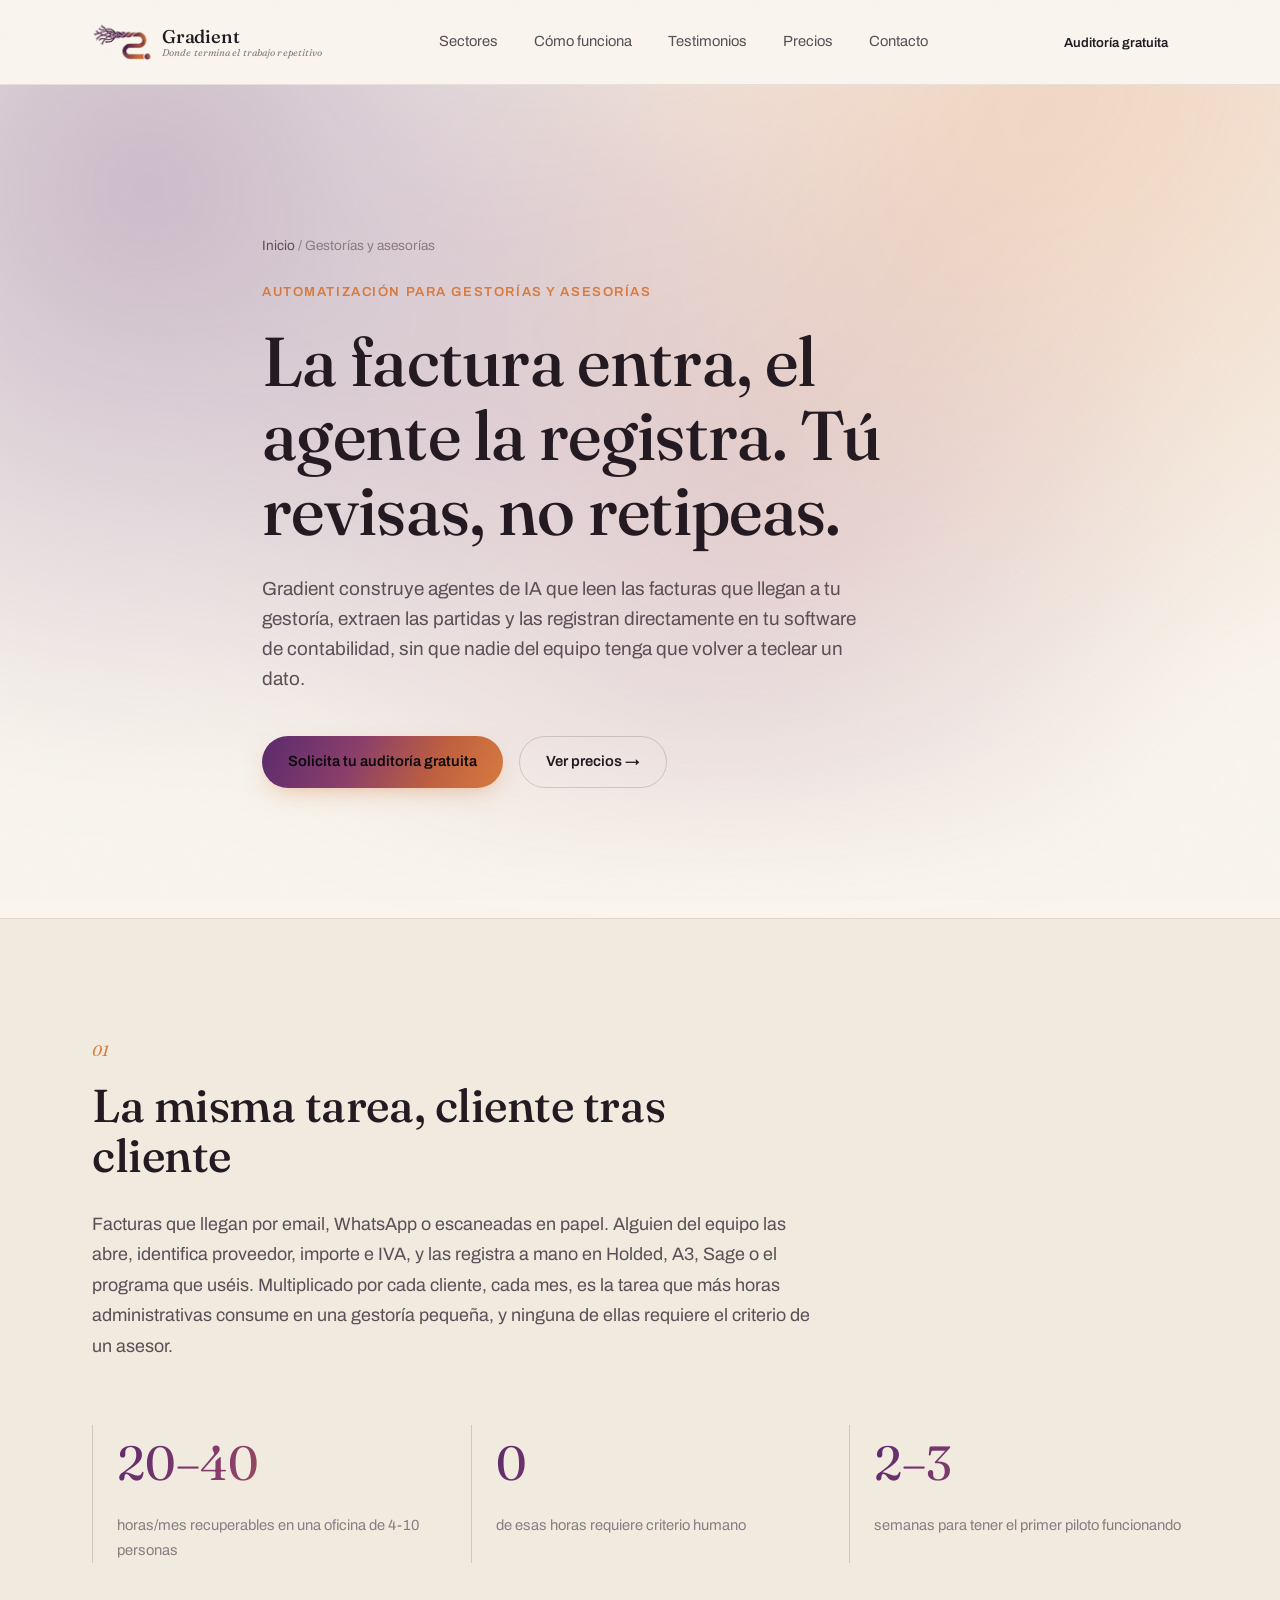
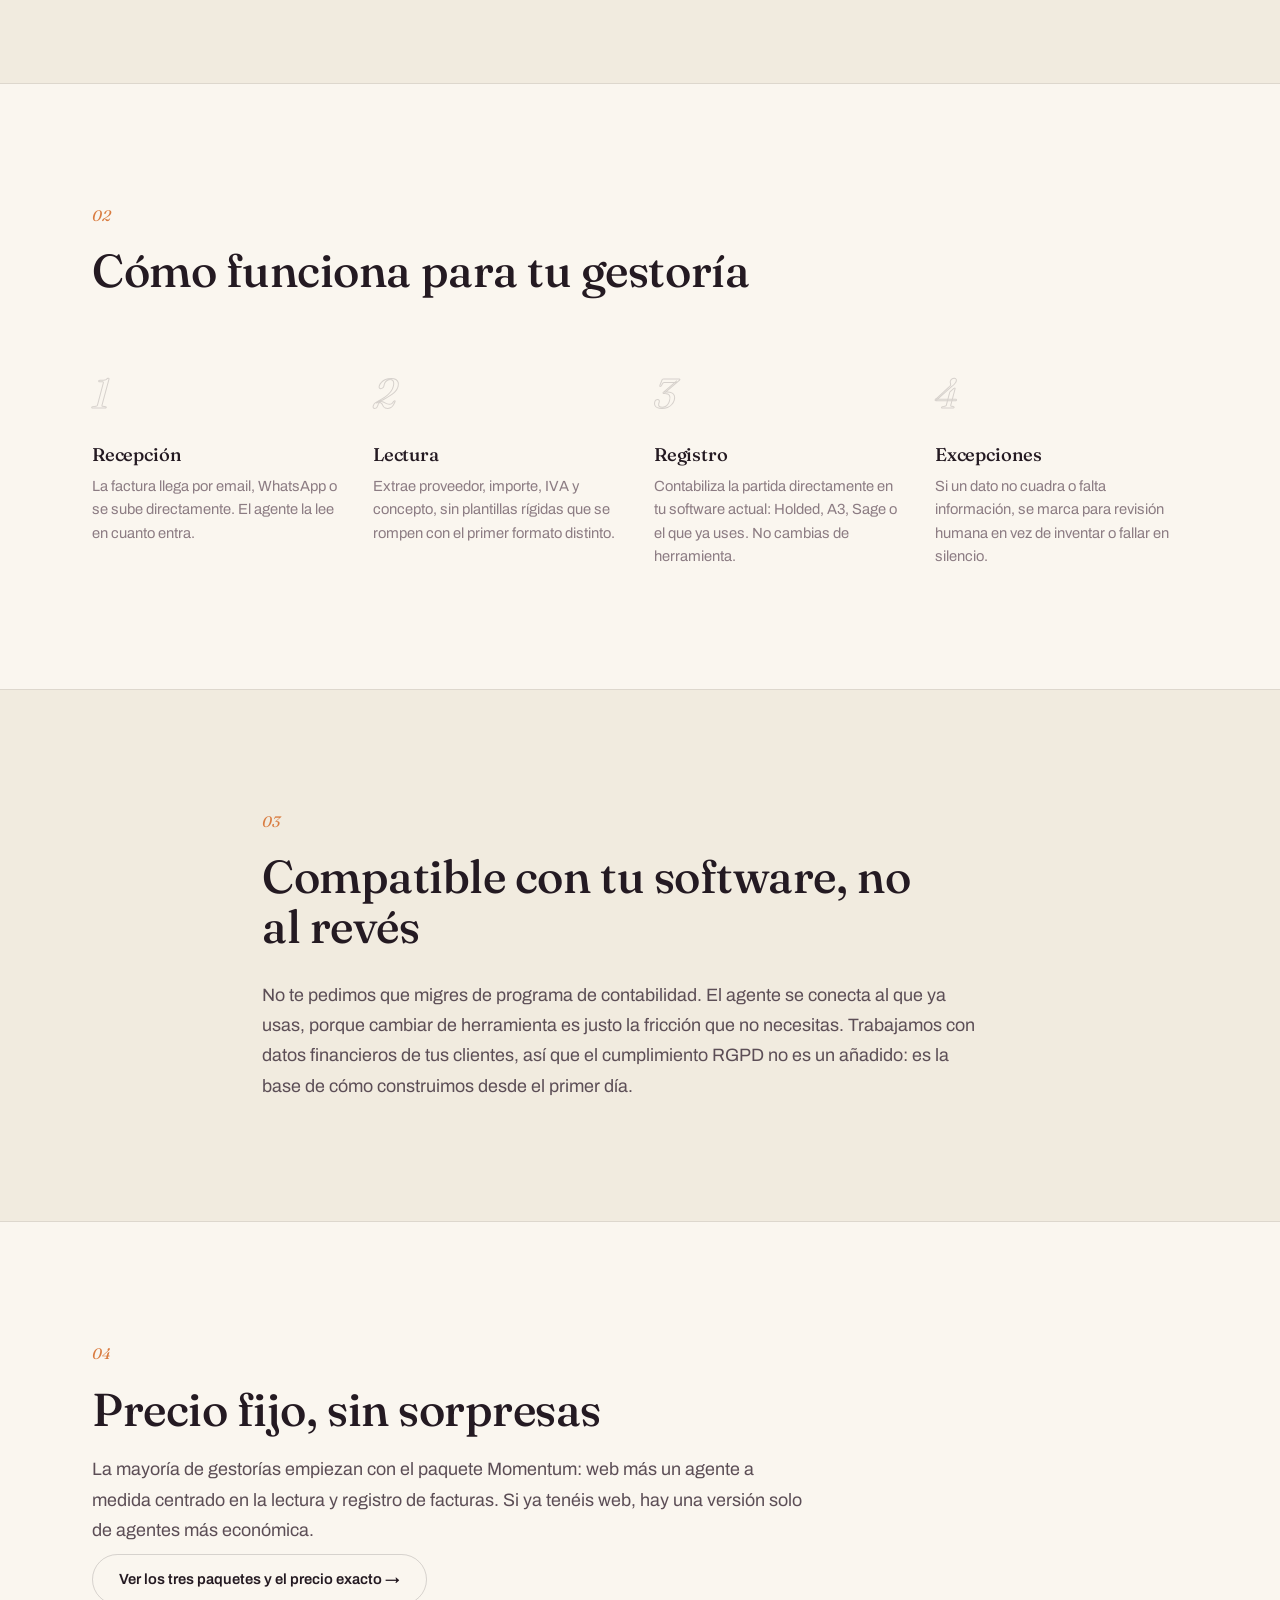
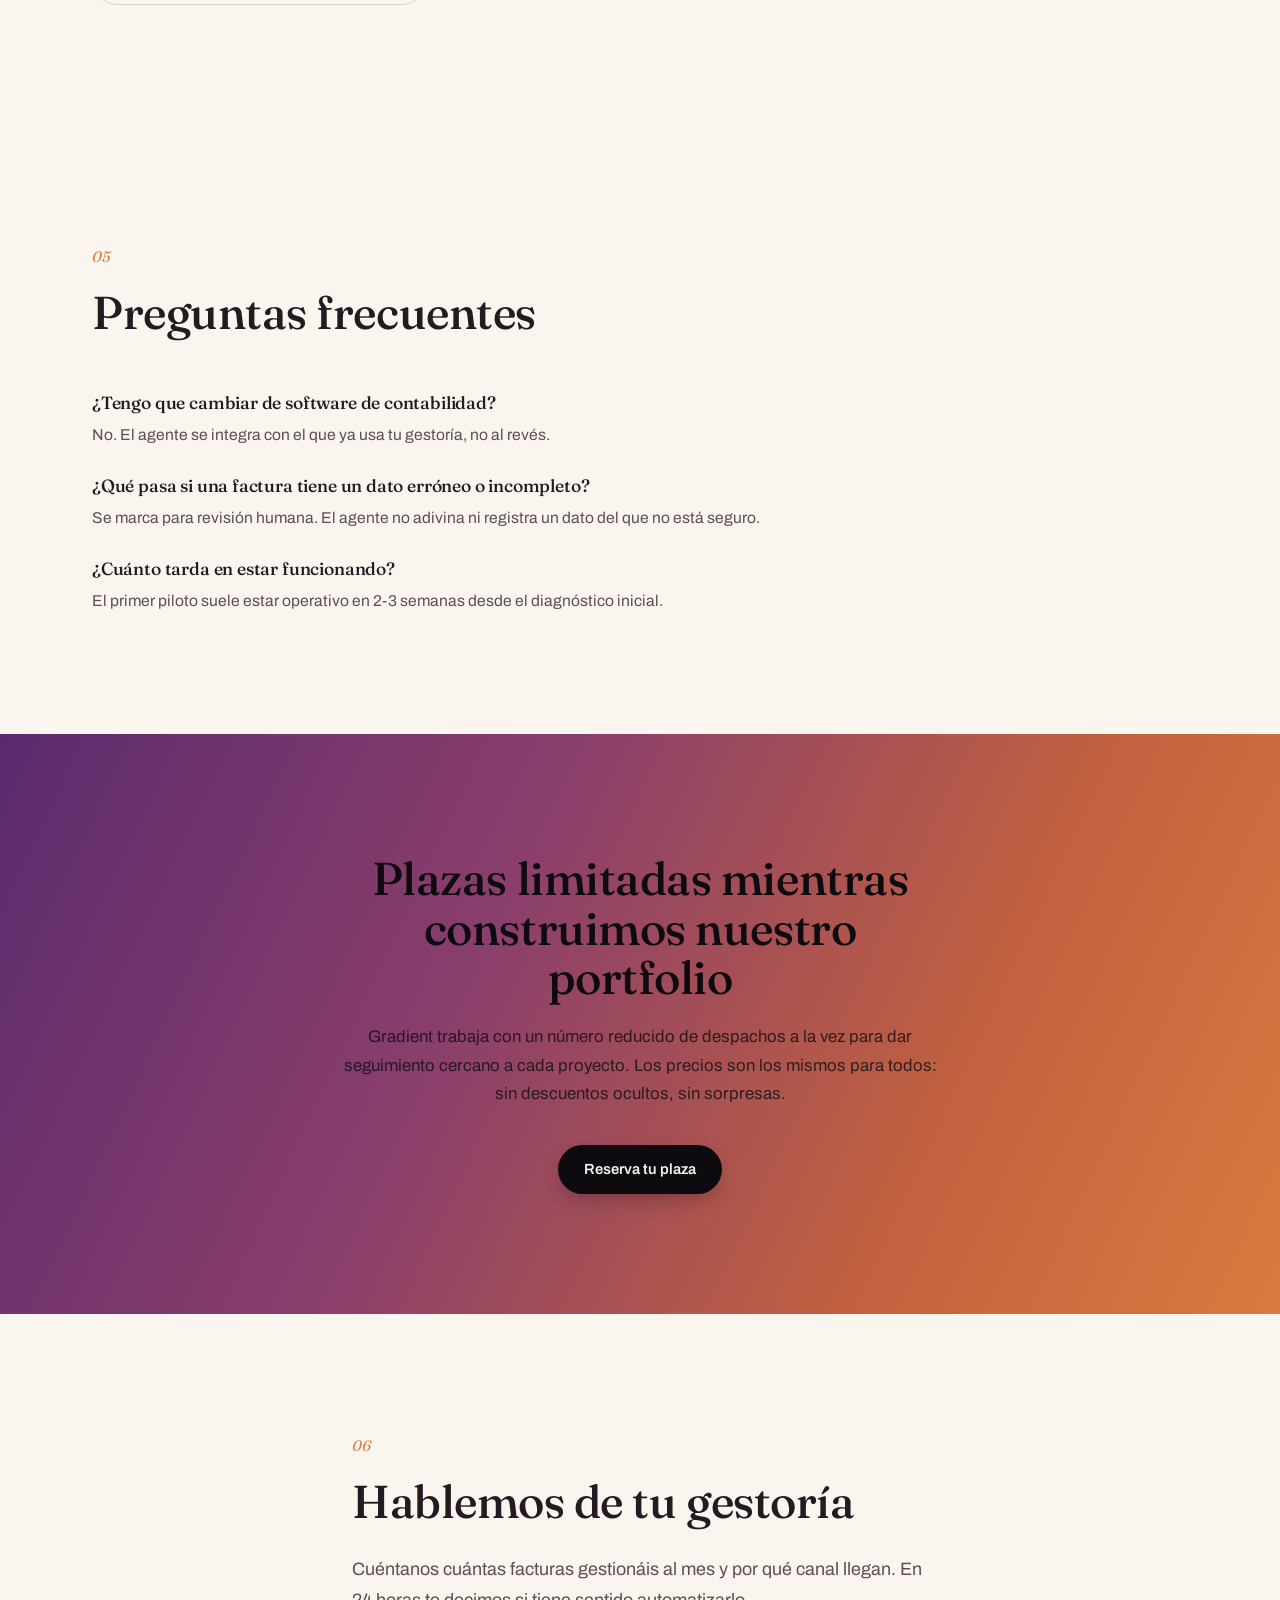
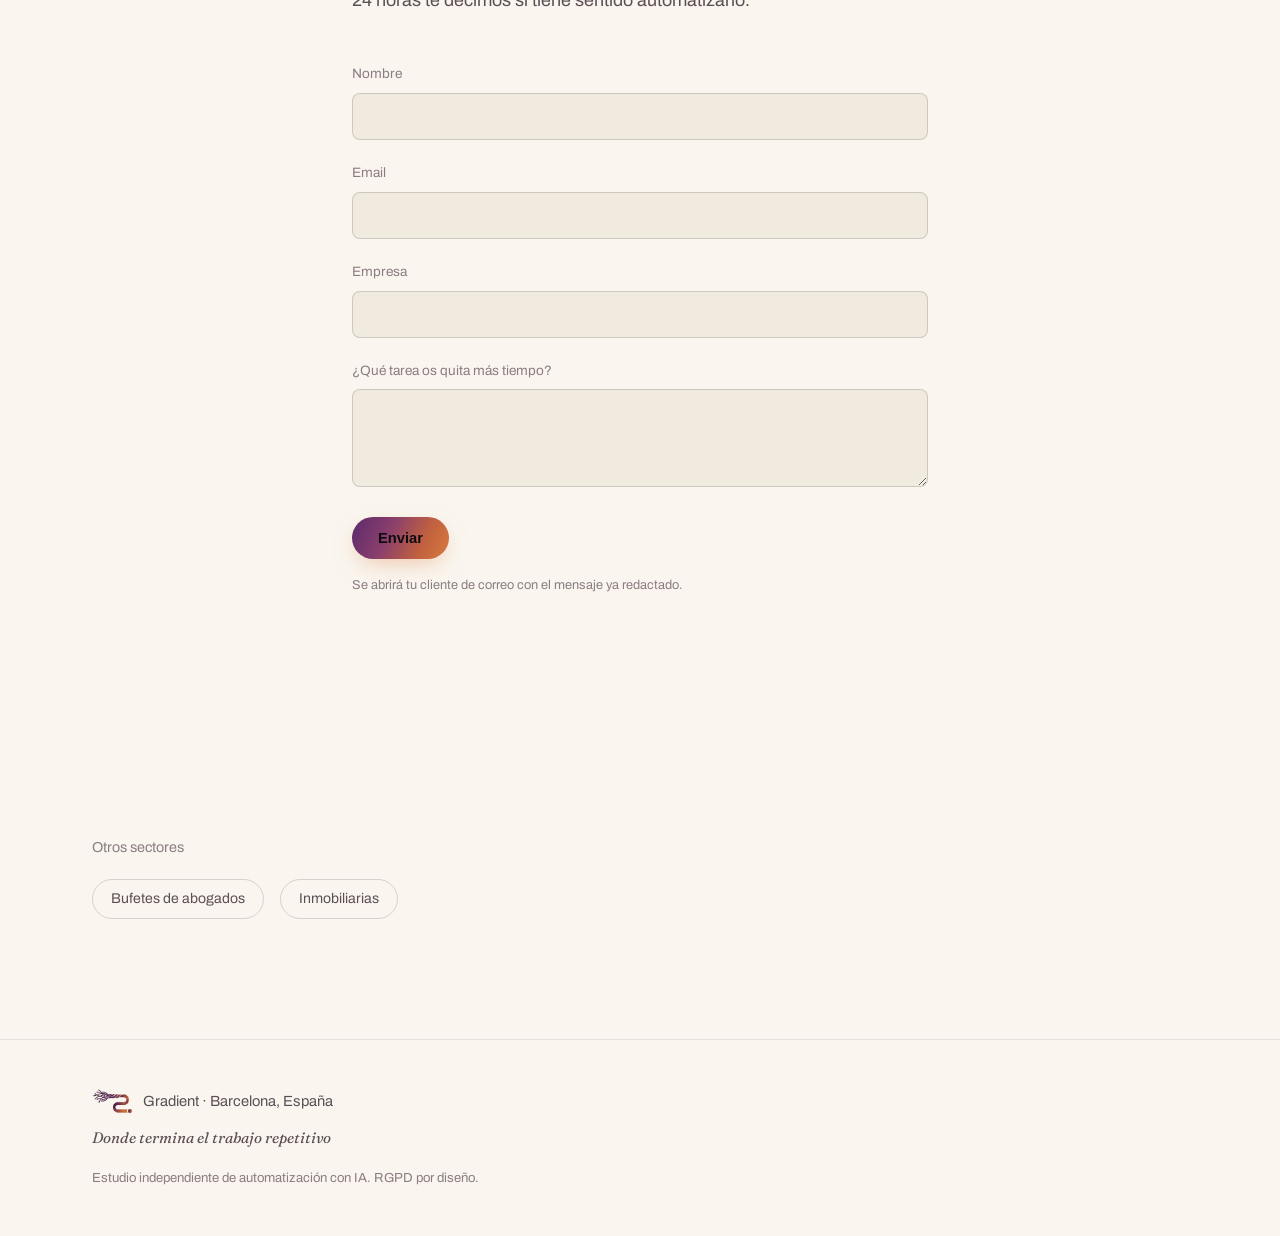
==== gestorias.html @ 59a76cba "Add dedicated sector landing pages: gestorias, bufetes, inmobiliarias Splits the homepage's single #" ====
<!DOCTYPE html>
<html lang="es">
<head>
<meta charset="UTF-8">
<meta name="viewport" content="width=device-width, initial-scale=1.0">
<title>Automatización con IA para gestorías y asesorías en Barcelona | Gradient</title>
<meta name="description" content="Agentes de IA que leen facturas, extraen las partidas y las registran en tu software de contabilidad. Para gestorías y asesorías en Barcelona. Precio fijo, sin sorpresas.">
<link rel="canonical" href="https://gradient-website-steel.vercel.app/gestorias">
<link rel="preconnect" href="https://fonts.googleapis.com">
<link rel="preconnect" href="https://fonts.gstatic.com" crossorigin>
<link href="https://fonts.googleapis.com/css2?family=Fraunces:ital,opsz,wght@0,9..144,300;0,9..144,400;0,9..144,500;0,9..144,600;1,9..144,400;1,9..144,500&family=Archivo:wght@400;500;600;700&display=swap" rel="stylesheet">
<link rel="stylesheet" href="css/style.css">
<link rel="icon" type="image/png" sizes="32x32" href="assets/favicon-32.png">
<link rel="apple-touch-icon" sizes="180x180" href="assets/apple-touch-icon.png">
<link rel="icon" type="image/png" sizes="512x512" href="assets/icon-512.png">
<script type="application/ld+json">
{
  "@context": "https://schema.org",
  "@type": "FAQPage",
  "mainEntity": [
    {
      "@type": "Question",
      "name": "¿Tengo que cambiar de software de contabilidad?",
      "acceptedAnswer": {
        "@type": "Answer",
        "text": "No. El agente se integra con el que ya usa tu gestoría, no al revés."
      }
    },
    {
      "@type": "Question",
      "name": "¿Qué pasa si una factura tiene un dato erróneo o incompleto?",
      "acceptedAnswer": {
        "@type": "Answer",
        "text": "Se marca para revisión humana. El agente no adivina ni registra un dato del que no está seguro."
      }
    },
    {
      "@type": "Question",
      "name": "¿Cuánto tarda en estar funcionando?",
      "acceptedAnswer": {
        "@type": "Answer",
        "text": "El primer piloto suele estar operativo en 2-3 semanas desde el diagnóstico inicial."
      }
    }
  ]
}
</script>
</head>
<body>

<div class="grain"></div>

<header class="site-header">
  <div class="wrap header-inner">
    <a href="index.html" class="logo" aria-label="Gradient">
      <img src="assets/logo-mark.png" alt="" class="logo-mark-img">
      <span class="logo-text">
        <span class="logo-word">Gradient</span>
        <span class="logo-tagline">Donde termina el trabajo repetitivo</span>
      </span>
    </a>
    <nav class="main-nav">
      <a href="index.html#sectores">Sectores</a>
      <a href="index.html#como">Cómo funciona</a>
      <a href="index.html#testimonios">Testimonios</a>
      <a href="index.html#precios">Precios</a>
      <a href="#contacto">Contacto</a>
    </nav>
    <div class="header-actions">
      <a href="#contacto" class="btn btn-small">Auditoría gratuita</a>
    </div>
  </div>
</header>

<main id="top">

  <section class="hero">
    <div class="hero-visual" aria-hidden="true">
      <div class="mesh"></div>
    </div>
    <div class="wrap hero-inner">
      <p class="breadcrumb"><a href="index.html">Inicio</a> / Gestorías y asesorías</p>
      <p class="eyebrow">Automatización para gestorías y asesorías</p>
      <h1>La factura entra, el agente la registra. Tú revisas, no retipeas.</h1>
      <p class="hero-sub">Gradient construye agentes de IA que leen las facturas que llegan a tu gestoría, extraen las partidas y las registran directamente en tu software de contabilidad, sin que nadie del equipo tenga que volver a teclear un dato.</p>
      <div class="hero-ctas">
        <a href="#contacto" class="btn btn-primary">Solicita tu auditoría gratuita</a>
        <a href="index.html#precios" class="btn btn-ghost">Ver precios &rarr;</a>
      </div>
    </div>
  </section>

  <section class="problem">
    <div class="wrap">
      <span class="section-num">01</span>
      <h2>La misma tarea, cliente tras cliente</h2>
      <p class="lede">Facturas que llegan por email, WhatsApp o escaneadas en papel. Alguien del equipo las abre, identifica proveedor, importe e IVA, y las registra a mano en Holded, A3, Sage o el programa que uséis. Multiplicado por cada cliente, cada mes, es la tarea que más horas administrativas consume en una gestoría pequeña, y ninguna de ellas requiere el criterio de un asesor.</p>
      <div class="stat-row">
        <div class="stat">
          <span class="stat-num">20&ndash;40</span>
          <span class="stat-label">horas/mes recuperables en una oficina de 4-10 personas</span>
        </div>
        <div class="stat">
          <span class="stat-num">0</span>
          <span class="stat-label">de esas horas requiere criterio humano</span>
        </div>
        <div class="stat">
          <span class="stat-num">2&ndash;3</span>
          <span class="stat-label">semanas para tener el primer piloto funcionando</span>
        </div>
      </div>
    </div>
  </section>

  <section class="method">
    <div class="wrap">
      <span class="section-num">02</span>
      <h2>Cómo funciona para tu gestoría</h2>
      <div class="method-steps">
        <div class="step">
          <span class="step-num">1</span>
          <h3>Recepción</h3>
          <p>La factura llega por email, WhatsApp o se sube directamente. El agente la lee en cuanto entra.</p>
        </div>
        <div class="step">
          <span class="step-num">2</span>
          <h3>Lectura</h3>
          <p>Extrae proveedor, importe, IVA y concepto, sin plantillas rígidas que se rompen con el primer formato distinto.</p>
        </div>
        <div class="step">
          <span class="step-num">3</span>
          <h3>Registro</h3>
          <p>Contabiliza la partida directamente en tu software actual: Holded, A3, Sage o el que ya uses. No cambias de herramienta.</p>
        </div>
        <div class="step">
          <span class="step-num">4</span>
          <h3>Excepciones</h3>
          <p>Si un dato no cuadra o falta información, se marca para revisión humana en vez de inventar o fallar en silencio.</p>
        </div>
      </div>
    </div>
  </section>

  <section class="why">
    <div class="wrap why-inner">
      <span class="section-num">03</span>
      <h2>Compatible con tu software, no al revés</h2>
      <p class="lede">No te pedimos que migres de programa de contabilidad. El agente se conecta al que ya usas, porque cambiar de herramienta es justo la fricción que no necesitas. Trabajamos con datos financieros de tus clientes, así que el cumplimiento RGPD no es un añadido: es la base de cómo construimos desde el primer día.</p>
    </div>
  </section>

  <section class="pricing">
    <div class="wrap">
      <span class="section-num">04</span>
      <h2>Precio fijo, sin sorpresas</h2>
      <p class="lede pricing-subtitle">La mayoría de gestorías empiezan con el paquete Momentum: web más un agente a medida centrado en la lectura y registro de facturas. Si ya tenéis web, hay una versión solo de agentes más económica.</p>
      <a href="index.html#precios" class="btn btn-ghost">Ver los tres paquetes y el precio exacto &rarr;</a>
    </div>
  </section>

  <section class="testimonials">
    <div class="wrap">
      <span class="section-num">05</span>
      <h2>Preguntas frecuentes</h2>
      <div class="faq-list">
        <div class="faq-item">
          <h3>¿Tengo que cambiar de software de contabilidad?</h3>
          <p>No. El agente se integra con el que ya usa tu gestoría, no al revés.</p>
        </div>
        <div class="faq-item">
          <h3>¿Qué pasa si una factura tiene un dato erróneo o incompleto?</h3>
          <p>Se marca para revisión humana. El agente no adivina ni registra un dato del que no está seguro.</p>
        </div>
        <div class="faq-item">
          <h3>¿Cuánto tarda en estar funcionando?</h3>
          <p>El primer piloto suele estar operativo en 2-3 semanas desde el diagnóstico inicial.</p>
        </div>
      </div>
    </div>
  </section>

  <section class="founding">
    <div class="wrap founding-inner">
      <h2>Plazas limitadas mientras construimos nuestro portfolio</h2>
      <p>Gradient trabaja con un número reducido de despachos a la vez para dar seguimiento cercano a cada proyecto. Los precios son los mismos para todos: sin descuentos ocultos, sin sorpresas.</p>
      <a href="#contacto" class="btn btn-primary">Reserva tu plaza</a>
    </div>
  </section>

  <section class="contact" id="contacto">
    <div class="wrap contact-inner">
      <span class="section-num">06</span>
      <h2>Hablemos de tu gestoría</h2>
      <p class="lede">Cuéntanos cuántas facturas gestionáis al mes y por qué canal llegan. En 24 horas te decimos si tiene sentido automatizarlo.</p>
      <form class="contact-form" id="contactForm">
        <div class="form-row">
          <label for="name">Nombre</label>
          <input type="text" id="name" name="name" required>
        </div>
        <div class="form-row">
          <label for="email">Email</label>
          <input type="email" id="email" name="email" required>
        </div>
        <div class="form-row">
          <label for="company">Empresa</label>
          <input type="text" id="company" name="company">
        </div>
        <div class="form-row">
          <label for="message">¿Qué tarea os quita más tiempo?</label>
          <textarea id="message" name="message" rows="4" required></textarea>
        </div>
        <button type="submit" class="btn btn-primary">Enviar</button>
        <p class="form-note">Se abrirá tu cliente de correo con el mensaje ya redactado.</p>
      </form>
    </div>
  </section>

  <section>
    <div class="wrap">
      <p style="color:var(--ink-2);font-size:0.9rem;margin-bottom:8px;">Otros sectores</p>
      <div class="related-sectors">
        <a href="bufetes.html">Bufetes de abogados</a>
        <a href="inmobiliarias.html">Inmobiliarias</a>
      </div>
    </div>
  </section>

</main>

<footer class="site-footer">
  <div class="wrap footer-inner">
    <div class="footer-brand">
      <img src="assets/logo-mark.png" alt="" class="logo-mark-img small">
      <span>Gradient · Barcelona, España</span>
    </div>
    <p class="footer-tagline2">Donde termina el trabajo repetitivo</p>
    <p class="footer-legal">Estudio independiente de automatización con IA. RGPD por diseño.</p>
  </div>
</footer>

<script src="js/main.js"></script>
</body>
</html>
---- css/style.css ----
/* ========================================================
   GRADIENT: brand stylesheet
   Palette: warm ink canvas + aubergine→copper signature gradient
   Type: Fraunces (display) / Archivo (body & UI)
   ======================================================== */

:root{
  /* canvas */
  --bg-0: #FAF6EF;         /* paper-white base */
  --bg-1: #F1EBDF;         /* panel */
  --bg-2: #E7DECD;         /* raised panel */
  --line: rgba(30,20,25,0.09);
  --line-strong: rgba(30,20,25,0.16);

  /* text */
  --ink-0: #241A22;        /* near-black warm ink, primary text */
  --ink-1: #5C4E56;        /* secondary */
  --ink-2: #8C7C83;        /* muted */

  /* signature gradient: aubergine -> copper */
  --g-1: #5B2A6E;
  --g-2: #8B3F6B;
  --g-3: #C1613F;
  --g-4: #D97B3F;
  --gradient-signature: linear-gradient(115deg, var(--g-1) 0%, var(--g-2) 38%, var(--g-3) 72%, var(--g-4) 100%);
  --gradient-soft: linear-gradient(115deg, rgba(91,42,110,0.35) 0%, rgba(139,63,107,0.28) 40%, rgba(217,123,63,0.22) 100%);

  --radius-s: 8px;
  --radius-m: 14px;
  --radius-l: 24px;

  --maxw: 1160px;
}

*{ box-sizing:border-box; }
html{ scroll-behavior:smooth; }

body{
  margin:0;
  background:var(--bg-0);
  color:var(--ink-0);
  font-family:'Archivo', sans-serif;
  font-size:16px;
  line-height:1.6;
  -webkit-font-smoothing:antialiased;
  overflow-x:hidden;
}

h1,h2,h3{
  font-family:'Fraunces', serif;
  font-weight:500;
  letter-spacing:-0.01em;
  line-height:1.08;
  margin:0;
  color:var(--ink-0);
}

p{ margin:0; }

a{ color:inherit; text-decoration:none; }

.wrap{
  max-width:var(--maxw);
  margin:0 auto;
  padding:0 32px;
}

/* film grain overlay */
.grain{
  position:fixed;
  inset:0;
  pointer-events:none;
  z-index:999;
  opacity:0.05;
  mix-blend-mode:multiply;
  background-image:url("data:image/svg+xml,%3Csvg xmlns='http://www.w3.org/2000/svg' width='120' height='120'%3E%3Cfilter id='n'%3E%3CfeTurbulence type='fractalNoise' baseFrequency='0.9' numOctaves='2' stitchTiles='stitch'/%3E%3C/filter%3E%3Crect width='100%25' height='100%25' filter='url(%23n)'/%3E%3C/svg%3E");
}

/* ---------------- HEADER ---------------- */
.site-header{
  position:sticky;
  top:0;
  z-index:100;
  background:rgba(250,246,239,0.82);
  backdrop-filter:blur(14px) saturate(140%);
  border-bottom:1px solid var(--line);
}
.header-inner{
  display:flex;
  align-items:center;
  justify-content:space-between;
  height:84px;
}
.logo{
  display:flex;
  align-items:center;
  gap:10px;
  font-family:'Fraunces', serif;
  font-size:1.15rem;
  font-weight:500;
}
.logo-mark-img{
  height:38px;
  width:auto;
  display:block;
}
.logo-mark-img.small{ height:26px; }
.logo-text{ display:flex; flex-direction:column; line-height:1.15; }
.logo-word{ letter-spacing:-0.01em; }
.logo-tagline{
  font-family:'Fraunces', serif;
  font-style:italic;
  font-weight:400;
  font-size:0.62rem;
  letter-spacing:0.01em;
  color:var(--ink-2);
  white-space:nowrap;
}

.main-nav{
  display:flex;
  gap:36px;
}
.main-nav a{
  font-size:0.92rem;
  color:var(--ink-1);
  transition:color .2s ease;
  position:relative;
}
.main-nav a:hover{ color:var(--ink-0); }

.header-actions{
  display:flex;
  align-items:center;
  gap:20px;
}

.lang-toggle{
  display:flex;
  align-items:center;
  gap:6px;
  background:none;
  border:1px solid var(--line-strong);
  border-radius:999px;
  padding:6px 12px;
  font-family:'Archivo', sans-serif;
  font-size:0.78rem;
  letter-spacing:0.04em;
  color:var(--ink-2);
  cursor:pointer;
}
.lang-opt{ padding:2px 4px; transition:color .2s ease; }
.lang-opt.is-active{ color:var(--ink-0); font-weight:700; }
.lang-divider{ color:var(--ink-2); opacity:0.5; }

.btn{
  display:inline-flex;
  align-items:center;
  justify-content:center;
  padding:13px 26px;
  border-radius:999px;
  font-size:0.92rem;
  font-weight:600;
  cursor:pointer;
  border:none;
  transition:transform .25s cubic-bezier(.2,.8,.2,1), box-shadow .25s ease, opacity .2s ease;
  white-space:nowrap;
}
.btn-small{ padding:10px 20px; font-size:0.82rem; }
.btn-primary{
  background:var(--gradient-signature);
  color:#0E0B10;
  box-shadow:0 8px 24px -8px rgba(217,123,63,0.5);
}
.btn-primary:hover{ transform:translateY(-2px); box-shadow:0 12px 30px -8px rgba(217,123,63,0.65); }
.btn-ghost{
  background:transparent;
  color:var(--ink-0);
  border:1px solid var(--line-strong);
}
.btn-ghost:hover{ border-color:var(--ink-1); transform:translateY(-2px); }

/* ---------------- HERO ---------------- */
.hero{
  position:relative;
  padding:150px 0 130px;
  overflow:hidden;
}
.hero-visual{
  position:absolute;
  inset:-20% -10% auto -10%;
  height:900px;
  z-index:0;
}
.mesh{
  position:absolute;
  inset:0;
  background:
    radial-gradient(circle at 18% 30%, rgba(91,42,110,0.30), transparent 42%),
    radial-gradient(circle at 78% 18%, rgba(217,123,63,0.26), transparent 45%),
    radial-gradient(circle at 55% 65%, rgba(139,63,107,0.22), transparent 50%);
  filter:blur(60px);
  animation:drift 22s ease-in-out infinite alternate;
}
@keyframes drift{
  0%{ transform:translate(0,0) scale(1); }
  100%{ transform:translate(-3%,2%) scale(1.06); }
}
.hero-inner{
  position:relative;
  z-index:1;
  max-width:820px;
}
.eyebrow{
  font-size:0.82rem;
  letter-spacing:0.12em;
  text-transform:uppercase;
  color:var(--g-4);
  margin-bottom:22px;
  font-weight:600;
  opacity:0;
  animation:reveal .7s ease forwards;
}
.hero h1{
  font-size:clamp(2.6rem, 5.4vw, 4.4rem);
  margin-bottom:26px;
  opacity:0;
  animation:reveal .8s ease forwards .1s;
}
.hero-sub{
  font-size:1.18rem;
  color:var(--ink-1);
  max-width:600px;
  margin-bottom:42px;
  opacity:0;
  animation:reveal .8s ease forwards .22s;
}
.hero-ctas{
  display:flex;
  gap:16px;
  flex-wrap:wrap;
  opacity:0;
  animation:reveal .8s ease forwards .34s;
}
@keyframes reveal{
  from{ opacity:0; transform:translateY(16px); }
  to{ opacity:1; transform:translateY(0); }
}

/* ---------------- SECTION SCAFFOLDING ---------------- */
section{ padding:120px 0; position:relative; }
.section-num{
  display:block;
  font-family:'Fraunces', serif;
  font-style:italic;
  font-size:0.95rem;
  color:var(--g-4);
  margin-bottom:18px;
}
section h2{
  font-size:clamp(2rem, 3.6vw, 2.9rem);
  max-width:680px;
  margin-bottom:28px;
}
.lede{
  font-size:1.12rem;
  color:var(--ink-1);
  max-width:720px;
  line-height:1.7;
}

/* problem */
.problem{ background:var(--bg-1); border-top:1px solid var(--line); border-bottom:1px solid var(--line); }
.stat-row{
  display:grid;
  grid-template-columns:repeat(3, 1fr);
  gap:40px;
  margin-top:64px;
}
.stat{ border-left:1px solid var(--line-strong); padding-left:24px; }
.stat-num{
  display:block;
  font-family:'Fraunces', serif;
  font-size:3rem;
  background:var(--gradient-signature);
  -webkit-background-clip:text;
  background-clip:text;
  color:transparent;
  margin-bottom:10px;
}
.stat-label{ font-size:0.92rem; color:var(--ink-2); line-height:1.5; }

/* sectors */
.sector-grid{
  display:grid;
  grid-template-columns:repeat(3, 1fr);
  gap:24px;
  margin-top:56px;
}
.sector-card{
  background:var(--bg-1);
  border:1px solid var(--line);
  border-radius:var(--radius-l);
  padding:38px 32px;
  transition:border-color .3s ease, transform .3s ease;
}
.sector-card:hover{ border-color:var(--line-strong); transform:translateY(-6px); }
.sector-icon{
  display:inline-flex;
  width:46px; height:46px;
  align-items:center; justify-content:center;
  border-radius:50%;
  background:var(--gradient-soft);
  font-size:1.3rem;
  margin-bottom:22px;
}
.sector-card h3{ font-size:1.35rem; margin-bottom:14px; }
.sector-card p{ color:var(--ink-1); font-size:0.98rem; line-height:1.65; margin-bottom:20px; }
.sector-tag{
  display:inline-block;
  font-size:0.76rem;
  letter-spacing:0.03em;
  color:var(--g-4);
  border-top:1px solid var(--line);
  padding-top:16px;
  width:100%;
}

/* methodology */
.method{ background:var(--bg-0); }
.method-steps{
  display:grid;
  grid-template-columns:repeat(4, 1fr);
  gap:28px;
  margin-top:56px;
}
.step{ position:relative; padding-top:8px; }
.step-num{
  display:block;
  font-family:'Fraunces', serif;
  font-style:italic;
  font-size:2.6rem;
  color:transparent;
  -webkit-text-stroke:1px var(--line-strong);
  margin-bottom:18px;
}
.step h3{ font-size:1.15rem; margin-bottom:10px; }
.step p{ font-size:0.92rem; color:var(--ink-2); line-height:1.6; }

/* why */
.why{
  background:var(--bg-1);
  border-top:1px solid var(--line);
  border-bottom:1px solid var(--line);
}
.why-inner{ max-width:820px; }

/* testimonials */
.testimonials{ background:var(--bg-0); }
.testimonial-grid{
  display:grid;
  grid-template-columns:repeat(3, 1fr);
  gap:24px;
  margin-top:56px;
  align-items:stretch;
}
.testimonial-card{
  background:var(--bg-1);
  border:1px solid var(--line);
  border-radius:var(--radius-l);
  padding:36px 32px;
  display:flex;
  flex-direction:column;
  transition:border-color .3s ease, transform .3s ease;
}
.testimonial-card:hover{ border-color:var(--line-strong); transform:translateY(-6px); }
.testimonial-quote{
  font-family:'Fraunces', serif;
  font-size:1.05rem;
  font-style:italic;
  line-height:1.6;
  color:var(--ink-0);
  margin-bottom:24px;
}
.testimonial-quote::before{ content:"\201C"; }
.testimonial-quote::after{ content:"\201D"; }
.testimonial-meta{
  border-top:1px solid var(--line);
  padding-top:16px;
  margin-top:auto;
  display:flex;
  flex-direction:column;
  gap:4px;
}
.testimonial-name{ font-weight:600; font-size:0.95rem; color:var(--ink-0); }
.testimonial-service{ font-size:0.8rem; color:var(--g-4); letter-spacing:0.02em; }

/* pricing */
.pricing-grid{
  display:grid;
  grid-template-columns:repeat(3, 1fr);
  gap:24px;
  margin-top:56px;
  align-items:stretch;
}
.price-card{
  background:var(--bg-1);
  border:1px solid var(--line);
  border-radius:var(--radius-l);
  padding:40px 32px;
  position:relative;
  display:flex;
  flex-direction:column;
}
.price-card.is-featured{
  background:var(--bg-2);
  border-color:var(--g-4);
  box-shadow:0 20px 50px -20px rgba(217,123,63,0.35);
}
.price-badge{
  position:absolute;
  top:-13px; left:32px;
  background:var(--gradient-signature);
  color:#0E0B10;
  font-size:0.72rem;
  font-weight:700;
  letter-spacing:0.04em;
  padding:5px 14px;
  border-radius:999px;
}
.price-card h3{ font-size:1.15rem; font-weight:500; color:var(--ink-1); margin-bottom:18px; }
.price-tier-name{ font-family:'Fraunces', serif; font-style:italic; }
.price-amount{ font-family:'Fraunces', serif; font-size:2.4rem; margin-bottom:6px; }
.price-period{ font-size:1rem; color:var(--ink-2); }
.price-note{ font-size:0.82rem; color:var(--g-4); margin-bottom:24px; }
.price-card p:last-of-type{ color:var(--ink-1); font-size:0.95rem; line-height:1.65; margin-top:auto; }
.pricing-subtitle{ margin-top:-8px; margin-bottom:8px; }
.retainer-strip{
  display:flex;
  align-items:baseline;
  flex-wrap:wrap;
  gap:16px;
  margin-top:32px;
  padding:24px 28px;
  background:var(--bg-1);
  border:1px solid var(--line);
  border-radius:var(--radius-m);
}
.retainer-name{
  font-family:'Fraunces', serif;
  font-style:italic;
  font-size:1.2rem;
  color:var(--ink-0);
}
.retainer-price{ font-family:'Fraunces', serif; font-size:1.4rem; color:var(--g-4); }
.retainer-desc{ font-size:0.92rem; color:var(--ink-1); flex:1 1 260px; }
.pricing-footnote{
  margin-top:24px;
  font-size:0.88rem;
  color:var(--ink-2);
  font-style:italic;
}

/* founding */
.founding{
  background:var(--gradient-signature);
  text-align:center;
}
.founding-inner{ max-width:680px; margin:0 auto; }
.founding h2{ color:#0E0B10; margin:0 auto 20px; }
.founding p{ color:rgba(14,11,16,0.78); font-size:1.05rem; line-height:1.7; margin-bottom:36px; }
.founding .btn-primary{ background:#0E0B10; color:#F5F1EA; box-shadow:0 8px 24px -8px rgba(0,0,0,0.4); }
.founding .btn-primary:hover{ box-shadow:0 12px 30px -8px rgba(0,0,0,0.5); }

/* contact */
.contact-inner{ max-width:640px; }
.contact-form{ margin-top:48px; display:flex; flex-direction:column; gap:22px; }
.form-row{ display:flex; flex-direction:column; gap:8px; }
.form-row label{ font-size:0.85rem; color:var(--ink-2); }
.form-row input, .form-row textarea{
  background:var(--bg-1);
  border:1px solid var(--line-strong);
  border-radius:var(--radius-s);
  padding:14px 16px;
  color:var(--ink-0);
  font-family:'Archivo', sans-serif;
  font-size:0.98rem;
  resize:vertical;
}
.form-row input:focus, .form-row textarea:focus{
  outline:none;
  border-color:var(--g-4);
}
.contact-form .btn{ align-self:flex-start; margin-top:8px; }
.form-note{ font-size:0.8rem; color:var(--ink-2); margin-top:-6px; }

/* footer */
.site-footer{ border-top:1px solid var(--line); padding:48px 0; }
.footer-inner{ display:flex; align-items:center; justify-content:space-between; flex-wrap:wrap; gap:16px; }
.footer-brand{ display:flex; align-items:center; gap:10px; font-size:0.92rem; color:var(--ink-1); }
.footer-tagline2{ width:100%; font-family:'Fraunces', serif; font-style:italic; font-size:0.95rem; color:var(--ink-1); margin:-4px 0 0; }
.footer-legal{ font-size:0.82rem; color:var(--ink-2); }

/* reveal-on-scroll */
[data-reveal]{ opacity:0; transform:translateY(24px); transition:opacity .7s ease, transform .7s ease; }
[data-reveal].is-visible{ opacity:1; transform:translateY(0); }

/* ---------------- RESPONSIVE ---------------- */
@media (max-width:900px){
  .main-nav{ display:none; }
  .sector-grid, .pricing-grid, .testimonial-grid{ grid-template-columns:1fr; }
  .method-steps{ grid-template-columns:repeat(2, 1fr); }
  .stat-row{ grid-template-columns:1fr; gap:28px; }
  .hero{ padding:120px 0 90px; }
  section{ padding:90px 0; }
}
@media (max-width:520px){
  .wrap{ padding:0 20px; }
  .method-steps{ grid-template-columns:1fr; }
  .header-actions .btn-small{ display:none; }
}

/* ---------------- SECTOR LANDING PAGES ---------------- */
.breadcrumb{
  font-size:0.85rem;
  color:var(--ink-2);
  margin-bottom:24px;
}
.breadcrumb a{ color:var(--ink-1); }
.breadcrumb a:hover{ color:var(--ink-0); }

.faq-list{ margin-top:56px; display:flex; flex-direction:column; gap:28px; max-width:760px; }
.faq-item h3{ font-size:1.1rem; margin-bottom:10px; }
.faq-item p{ color:var(--ink-1); font-size:0.98rem; line-height:1.65; }

.related-sectors{
  display:flex;
  gap:16px;
  flex-wrap:wrap;
  margin-top:20px;
}
.related-sectors a{
  font-size:0.88rem;
  color:var(--ink-1);
  border:1px solid var(--line-strong);
  border-radius:999px;
  padding:8px 18px;
  transition:border-color .2s ease, color .2s ease;
}
.related-sectors a:hover{ border-color:var(--g-4); color:var(--ink-0); }

.sector-more{
  display:inline-block;
  margin-top:14px;
  font-size:0.85rem;
  font-weight:600;
  color:var(--g-4);
  transition:transform .2s ease;
}
.sector-more:hover{ transform:translateX(3px); }
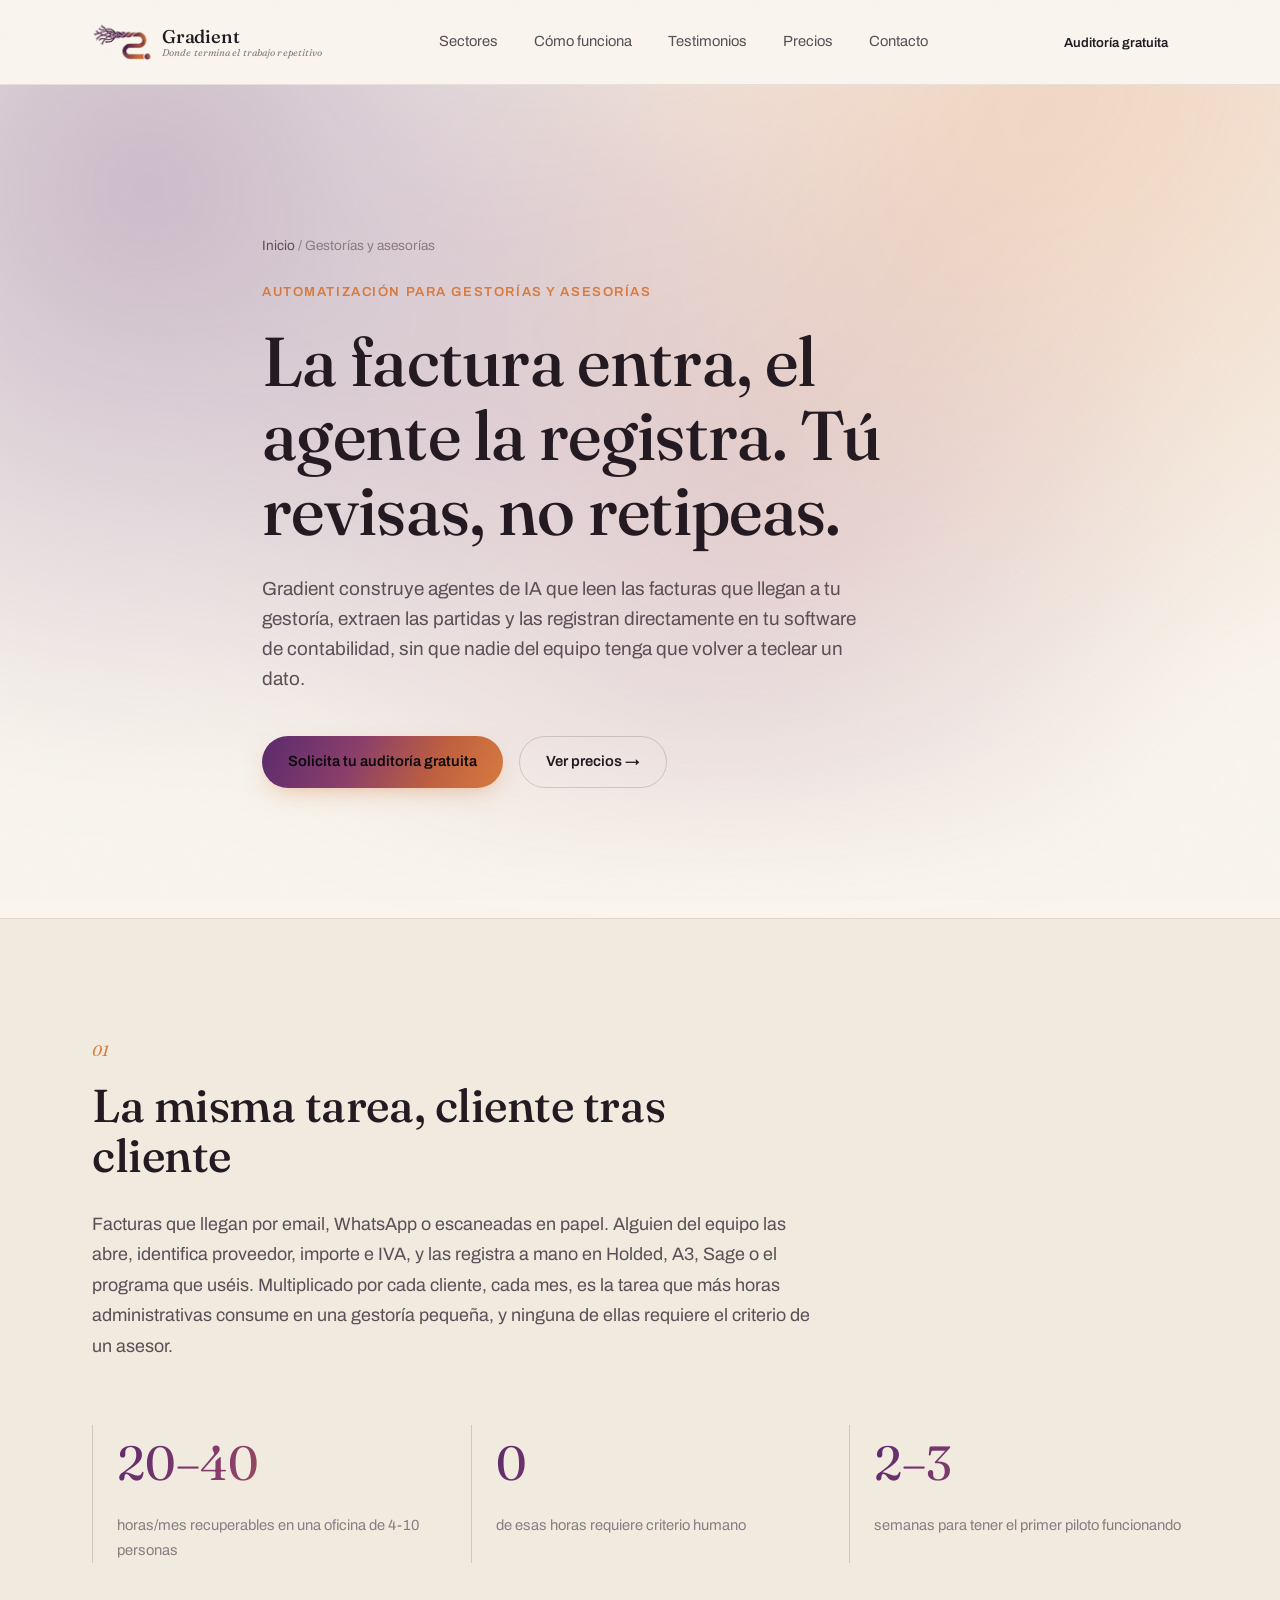
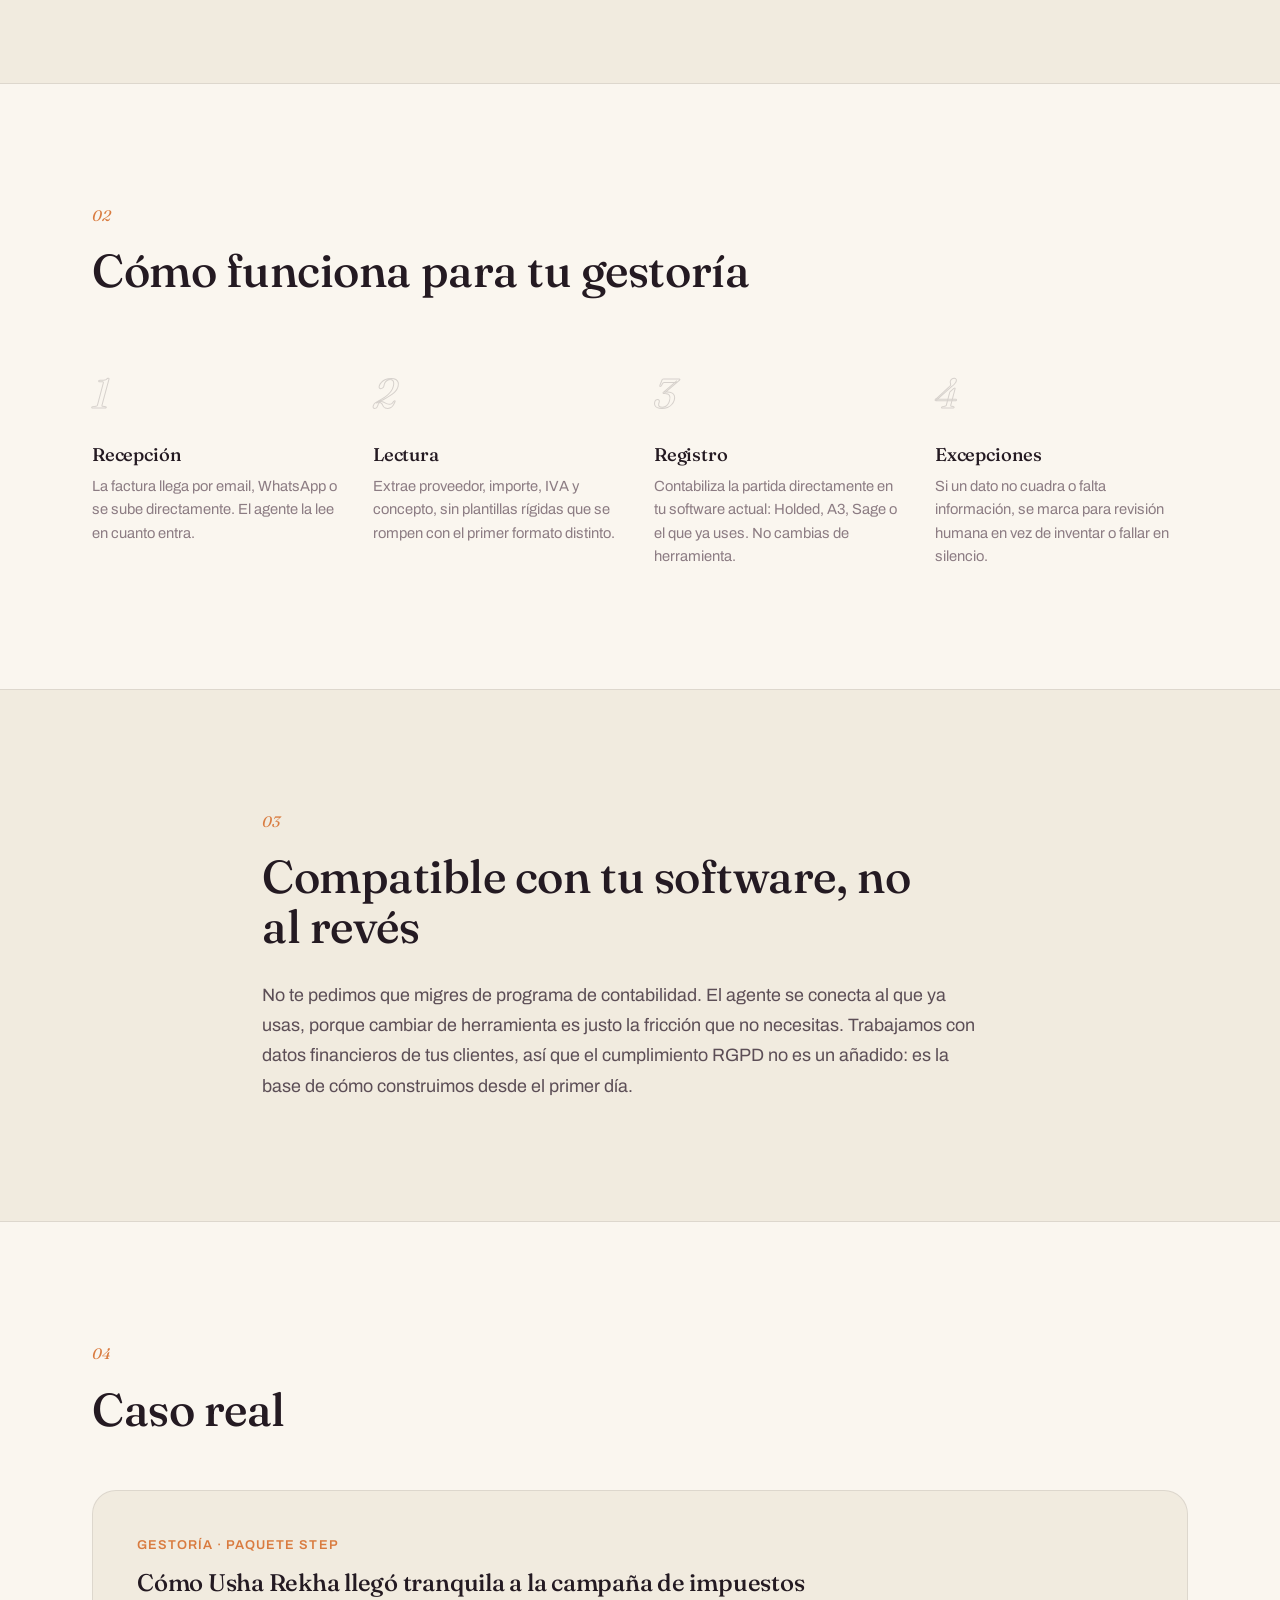
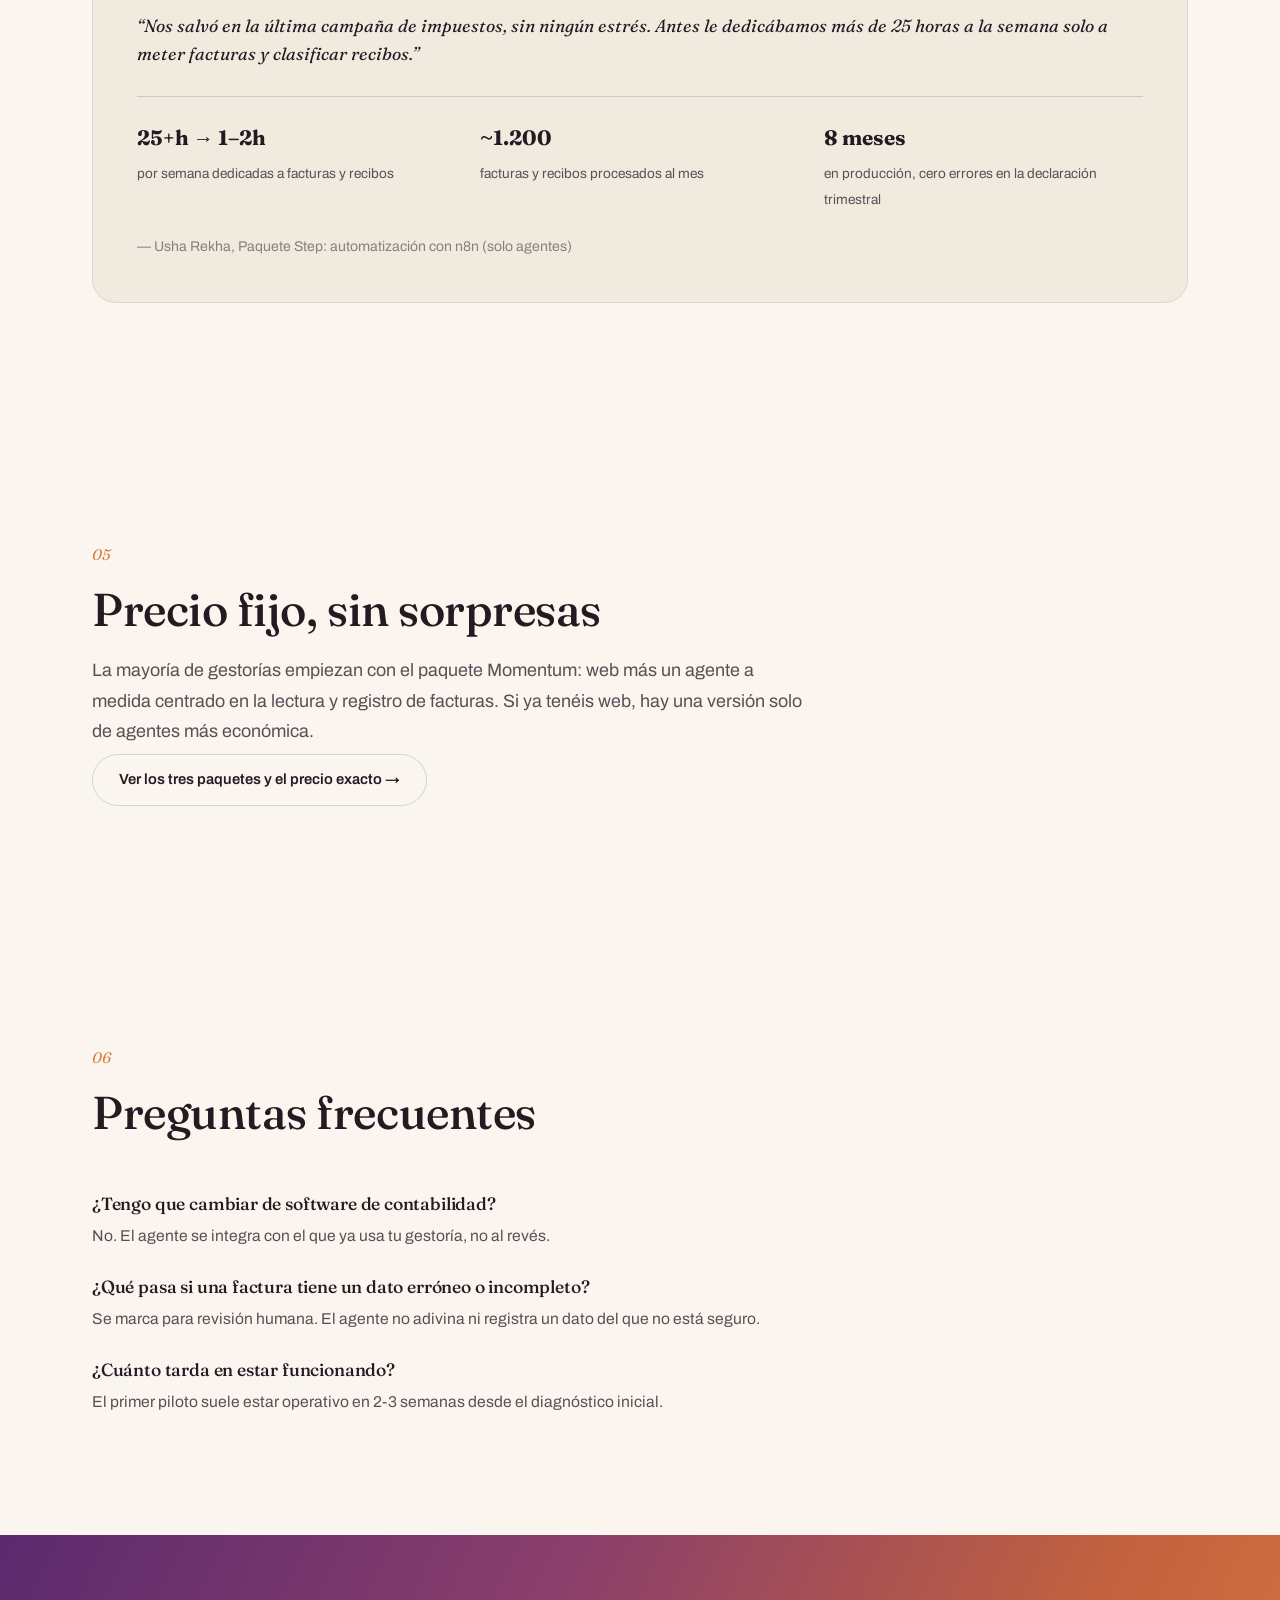
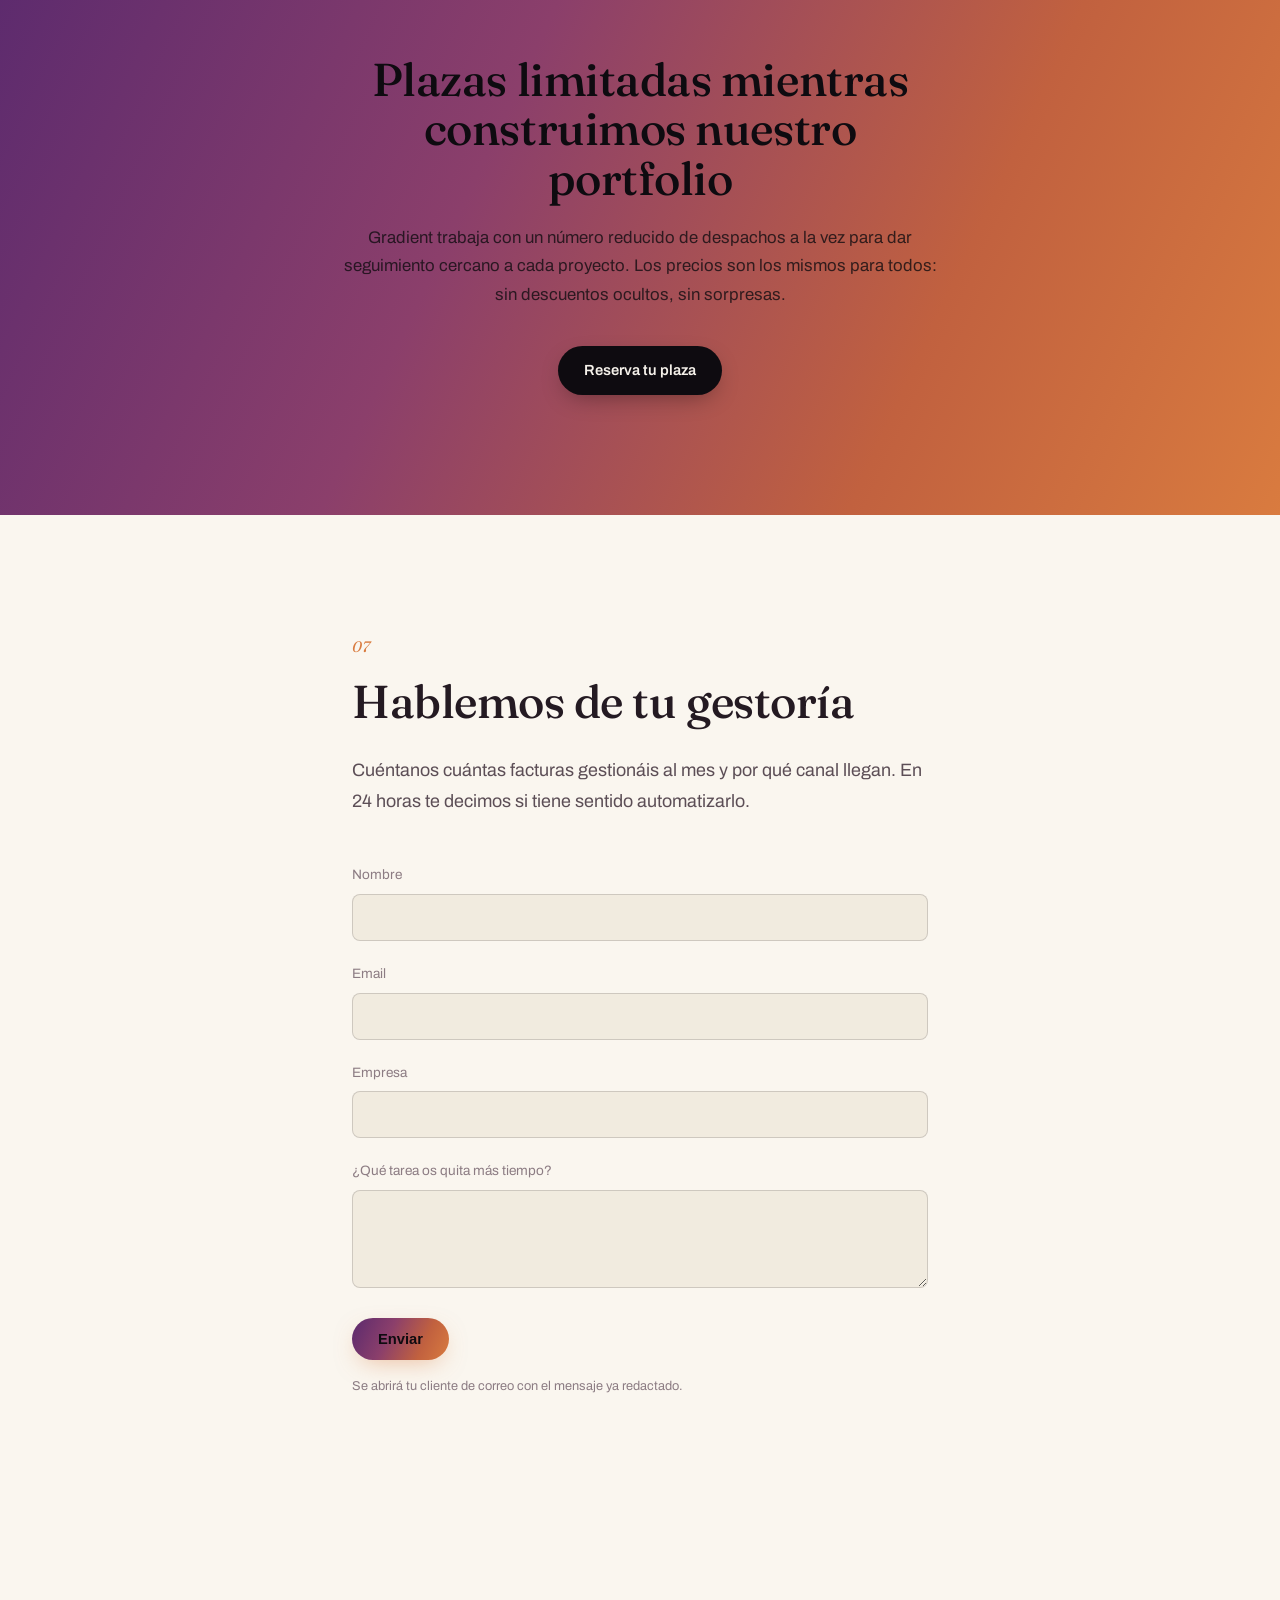
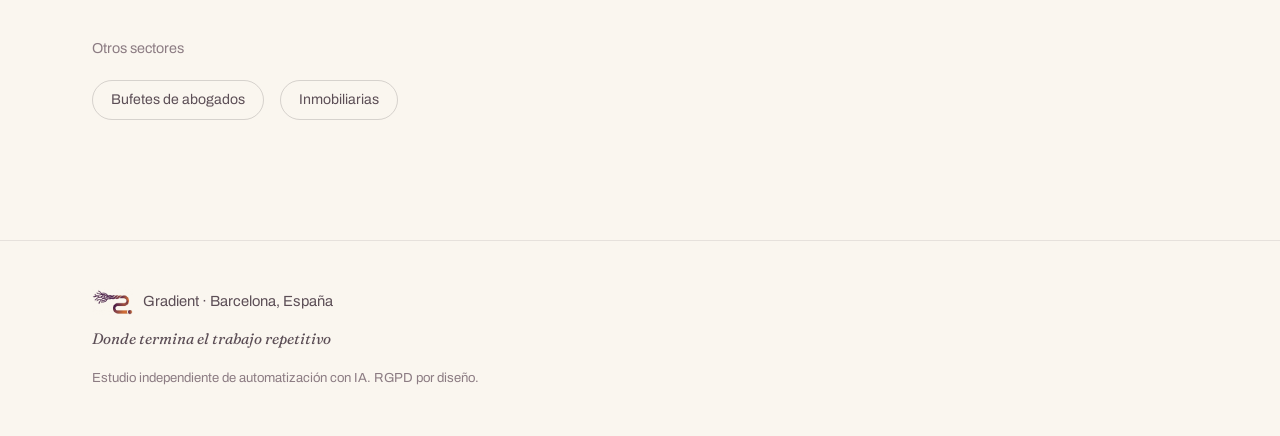
==== commit 8eaa4656: "Add real case-study numbers from Damodar, Usha Rekha, Deva Nag Varsheeth Homepage testimonial cards " ====
--- a/gestorias.html
+++ b/gestorias.html
@@ -149,9 +149,27 @@
     </div>
   </section>
 
+  <section class="case-study-section">
+    <div class="wrap">
+      <span class="section-num">04</span>
+      <h2>Caso real</h2>
+      <div class="case-study">
+        <p class="case-study-kicker">Gestoría &middot; Paquete Step</p>
+        <h3>Cómo Usha Rekha llegó tranquila a la campaña de impuestos</h3>
+        <p class="case-study-quote">Nos salvó en la última campaña de impuestos, sin ningún estrés. Antes le dedicábamos más de 25 horas a la semana solo a meter facturas y clasificar recibos.</p>
+        <div class="case-study-stats">
+          <div class="case-study-stat"><strong>25+h &rarr; 1&ndash;2h</strong><span>por semana dedicadas a facturas y recibos</span></div>
+          <div class="case-study-stat"><strong>~1.200</strong><span>facturas y recibos procesados al mes</span></div>
+          <div class="case-study-stat"><strong>8 meses</strong><span>en producción, cero errores en la declaración trimestral</span></div>
+        </div>
+        <p class="case-study-name">&mdash; Usha Rekha, Paquete Step: automatización con n8n (solo agentes)</p>
+      </div>
+    </div>
+  </section>
+
   <section class="pricing">
     <div class="wrap">
-      <span class="section-num">04</span>
+      <span class="section-num">05</span>
       <h2>Precio fijo, sin sorpresas</h2>
       <p class="lede pricing-subtitle">La mayoría de gestorías empiezan con el paquete Momentum: web más un agente a medida centrado en la lectura y registro de facturas. Si ya tenéis web, hay una versión solo de agentes más económica.</p>
       <a href="index.html#precios" class="btn btn-ghost">Ver los tres paquetes y el precio exacto &rarr;</a>
@@ -160,7 +178,7 @@
 
   <section class="testimonials">
     <div class="wrap">
-      <span class="section-num">05</span>
+      <span class="section-num">06</span>
       <h2>Preguntas frecuentes</h2>
       <div class="faq-list">
         <div class="faq-item">
@@ -189,7 +207,7 @@
 
   <section class="contact" id="contacto">
     <div class="wrap contact-inner">
-      <span class="section-num">06</span>
+      <span class="section-num">07</span>
       <h2>Hablemos de tu gestoría</h2>
       <p class="lede">Cuéntanos cuántas facturas gestionáis al mes y por qué canal llegan. En 24 horas te decimos si tiene sentido automatizarlo.</p>
       <form class="contact-form" id="contactForm">
--- a/css/style.css
+++ b/css/style.css
@@ -558,3 +558,73 @@
   transition:transform .2s ease;
 }
 .sector-more:hover{ transform:translateX(3px); }
+
+/* testimonial stat strip (real case-study numbers) */
+.testimonial-stats{
+  display:flex;
+  flex-wrap:wrap;
+  gap:14px 22px;
+  margin:20px 0 4px;
+}
+.testimonial-stat{
+  flex:1 1 120px;
+  font-size:0.78rem;
+  color:var(--ink-2);
+  line-height:1.4;
+}
+.testimonial-stat strong{
+  display:block;
+  font-family:'Fraunces', serif;
+  font-style:italic;
+  font-size:1rem;
+  color:var(--g-4);
+  margin-bottom:3px;
+}
+
+/* case study block (sector pages) */
+.case-study{
+  margin-top:56px;
+  background:var(--bg-1);
+  border:1px solid var(--line);
+  border-radius:var(--radius-l);
+  padding:44px;
+}
+.case-study-kicker{
+  font-size:0.8rem;
+  letter-spacing:0.08em;
+  text-transform:uppercase;
+  color:var(--g-4);
+  font-weight:600;
+  margin-bottom:14px;
+}
+.case-study h3{ font-size:1.5rem; margin-bottom:16px; }
+.case-study-quote{
+  font-family:'Fraunces', serif;
+  font-style:italic;
+  font-size:1.1rem;
+  line-height:1.6;
+  color:var(--ink-0);
+  margin-bottom:28px;
+}
+.case-study-quote::before{ content:"\201C"; }
+.case-study-quote::after{ content:"\201D"; }
+.case-study-stats{
+  display:grid;
+  grid-template-columns:repeat(3, 1fr);
+  gap:24px;
+  padding-top:24px;
+  border-top:1px solid var(--line-strong);
+}
+.case-study-stat strong{
+  display:block;
+  font-family:'Fraunces', serif;
+  font-size:1.3rem;
+  color:var(--ink-0);
+  margin-bottom:6px;
+}
+.case-study-stat span{ font-size:0.85rem; color:var(--ink-1); line-height:1.5; }
+.case-study-name{ margin-top:24px; font-size:0.88rem; color:var(--ink-2); }
+@media (max-width:900px){
+  .case-study-stats{ grid-template-columns:1fr; gap:20px; }
+  .case-study{ padding:32px 24px; }
+}
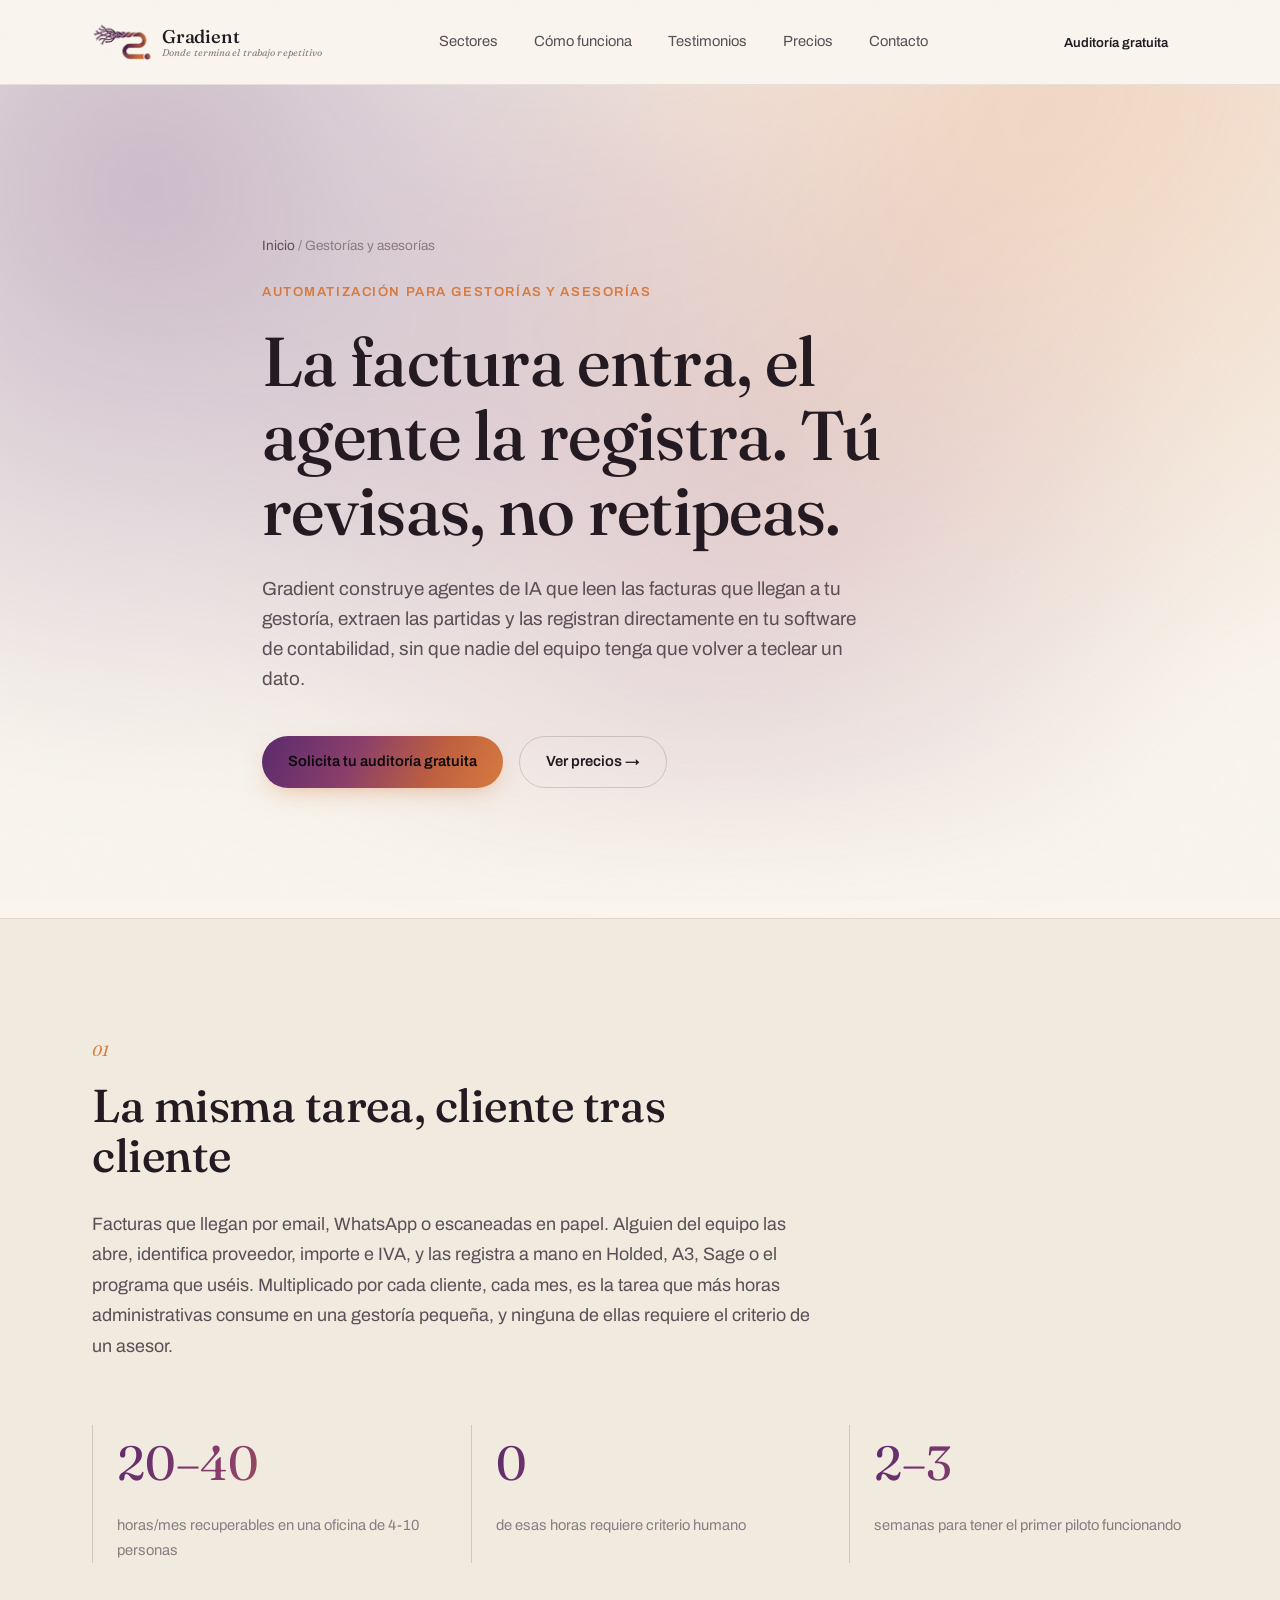
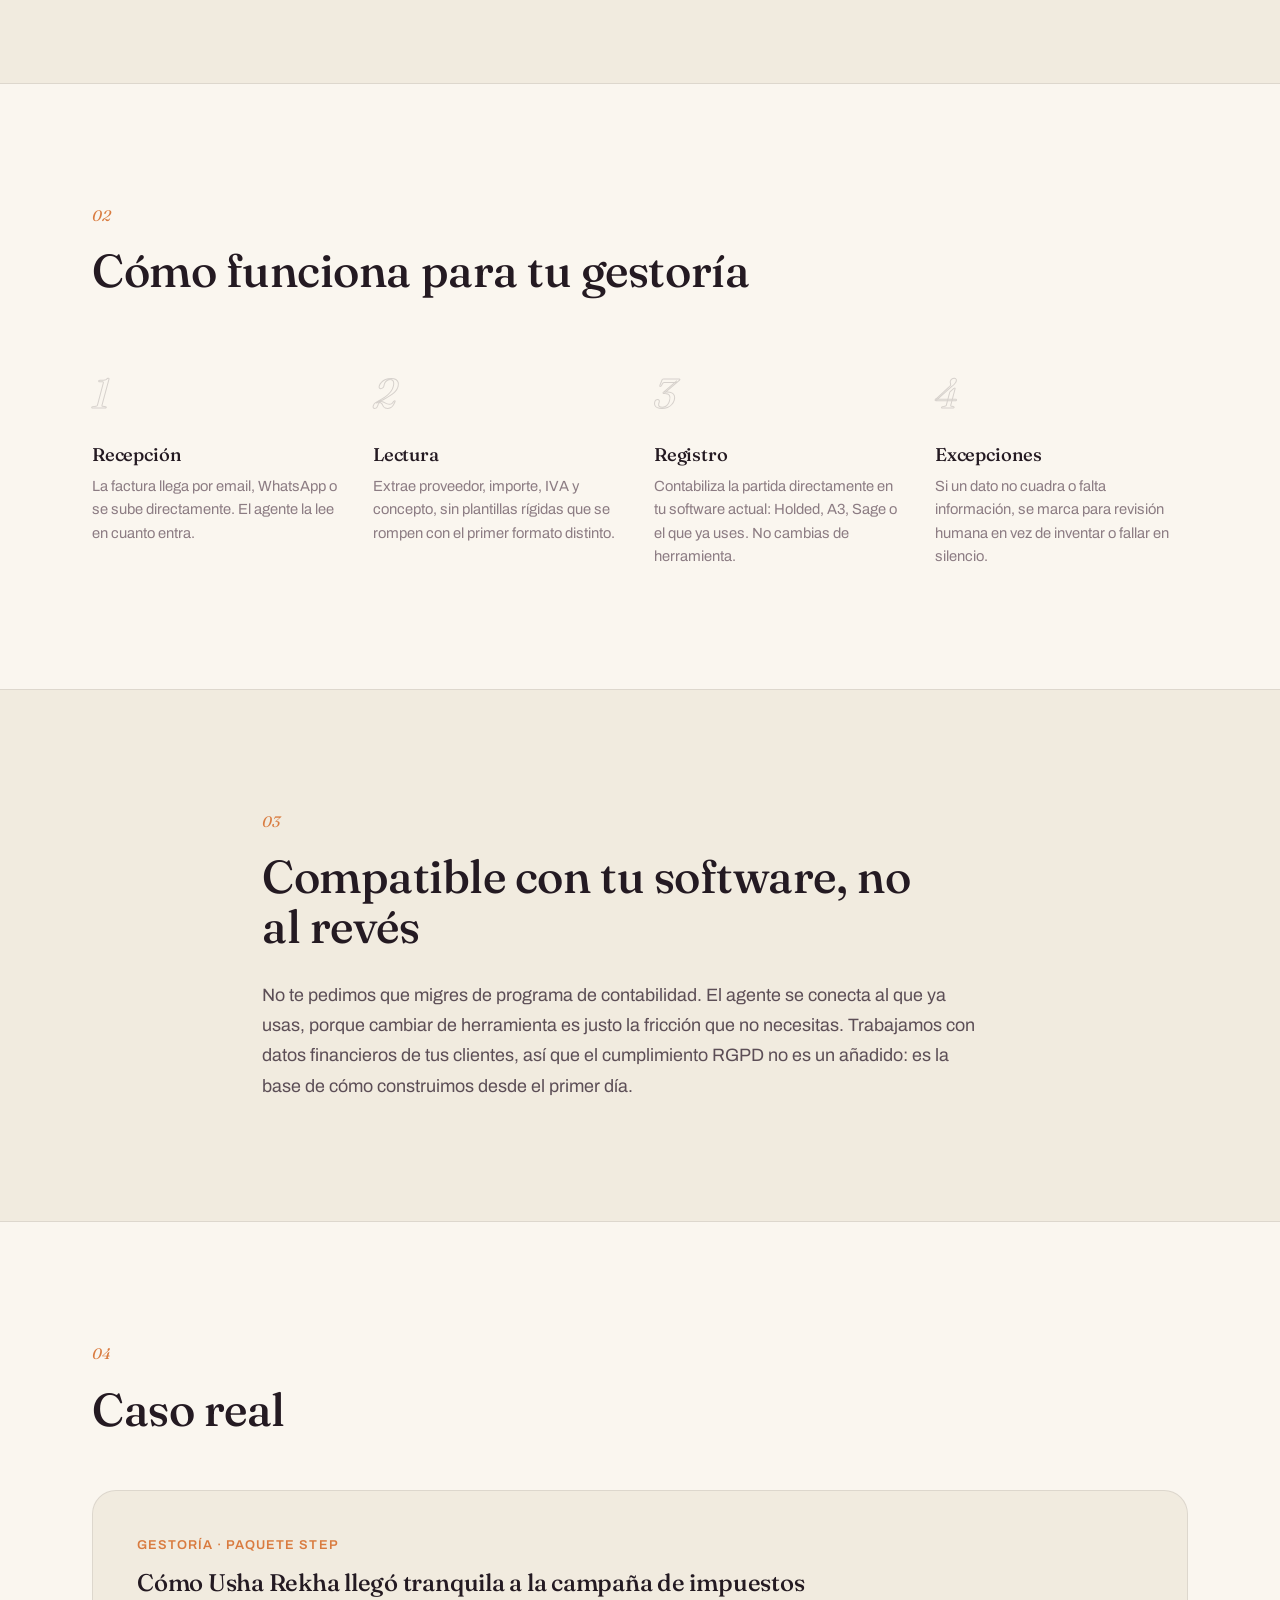
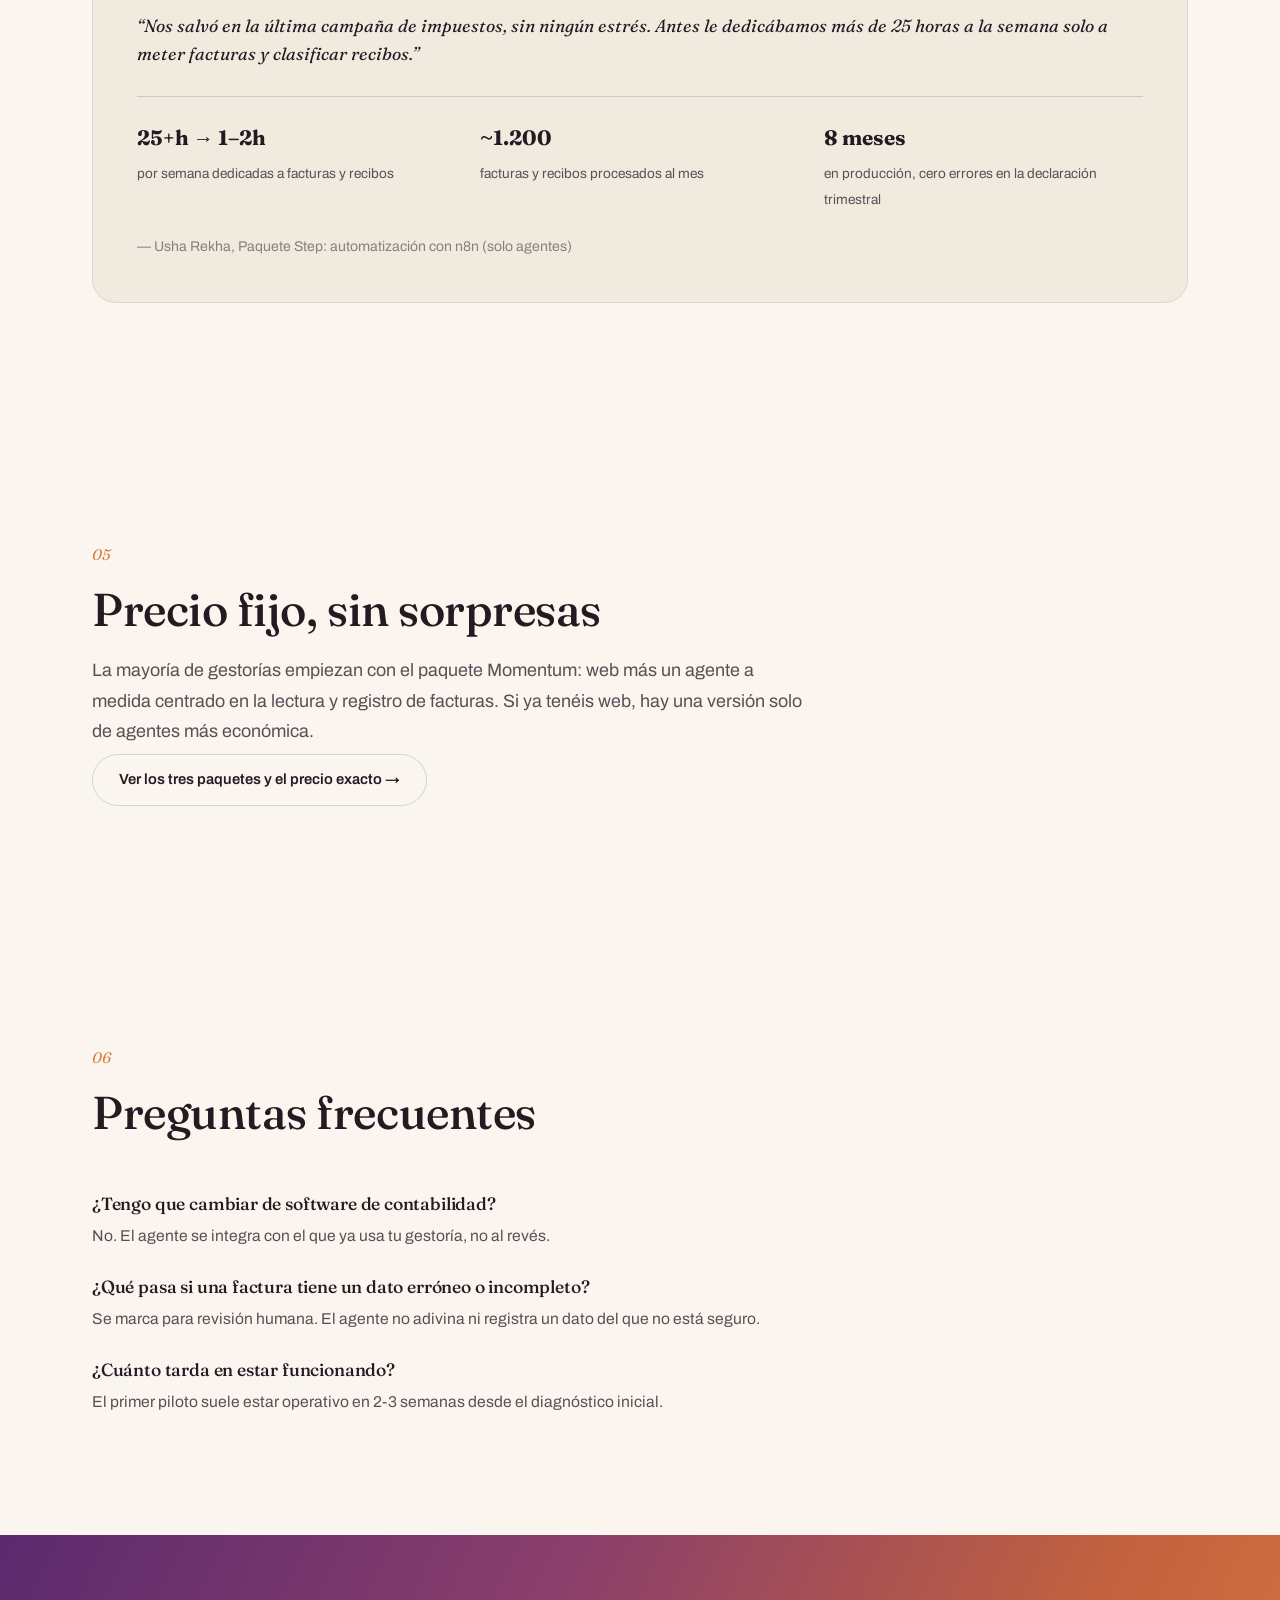
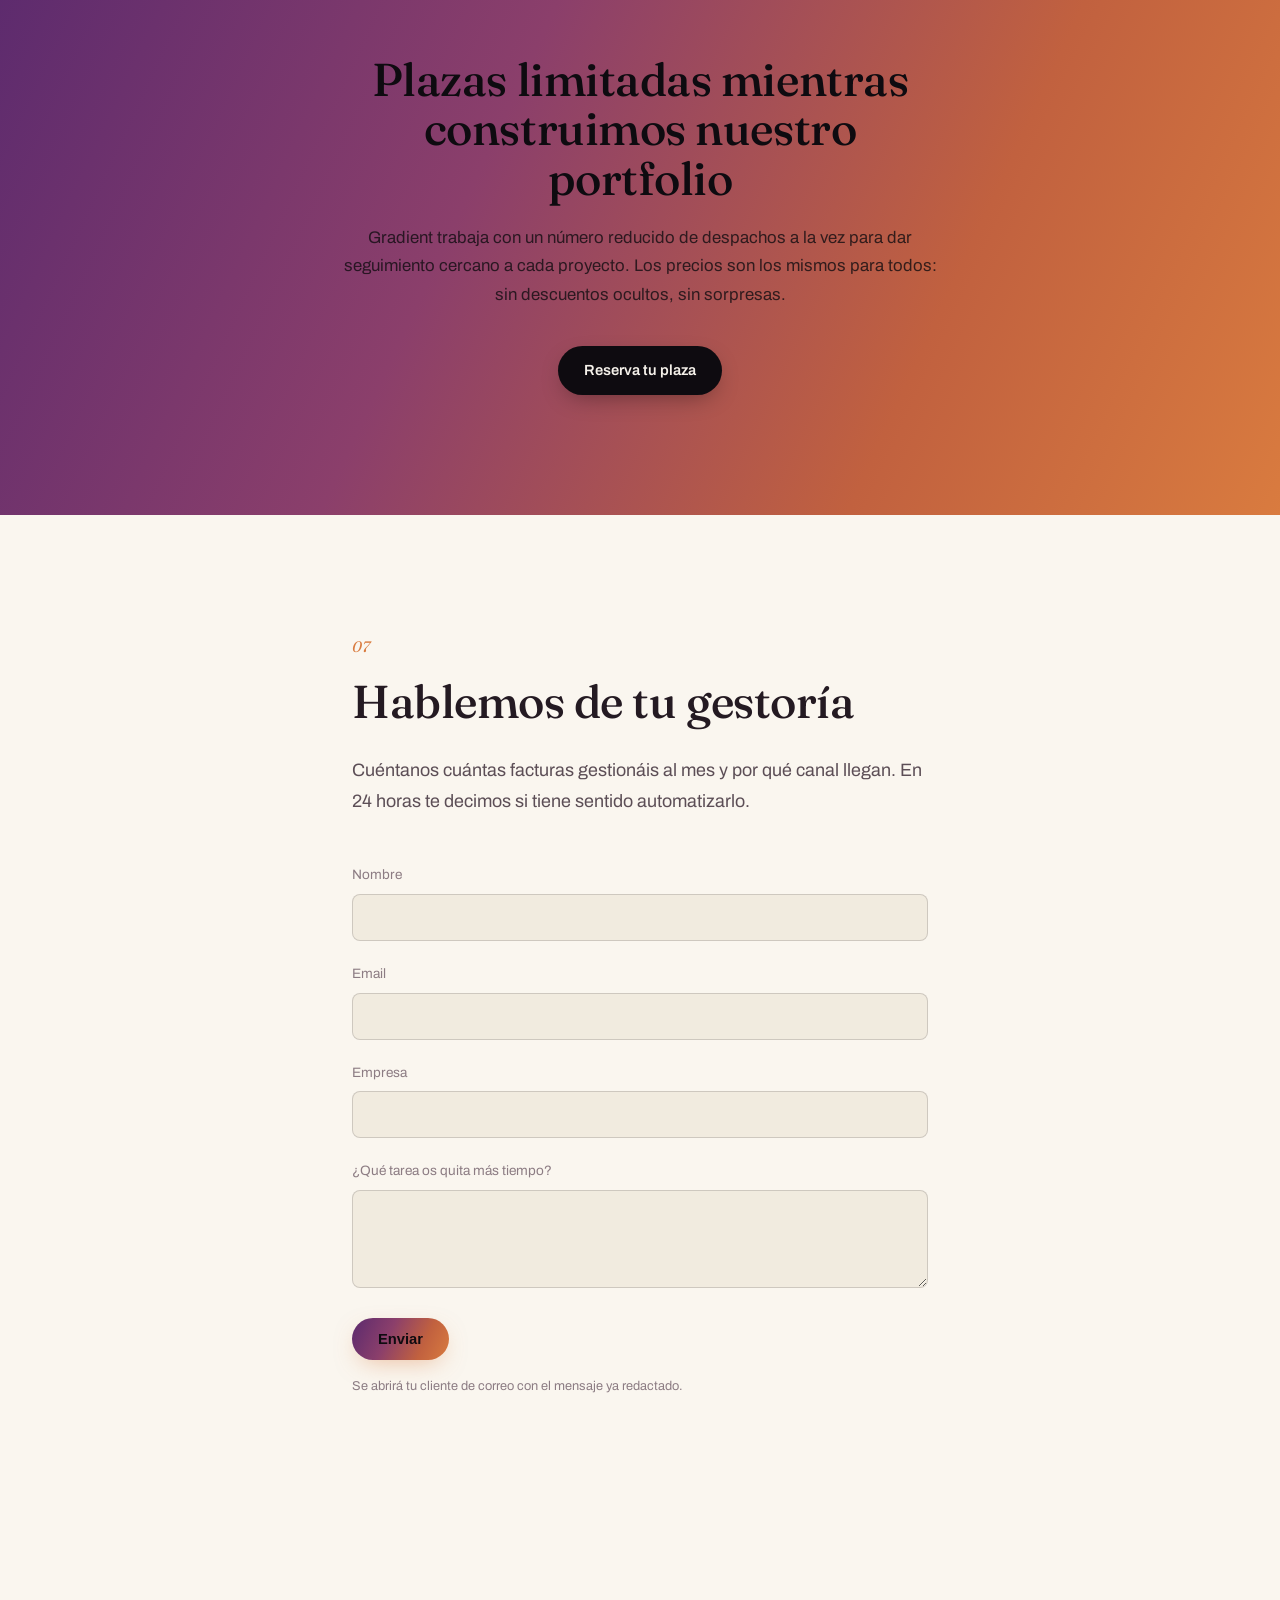
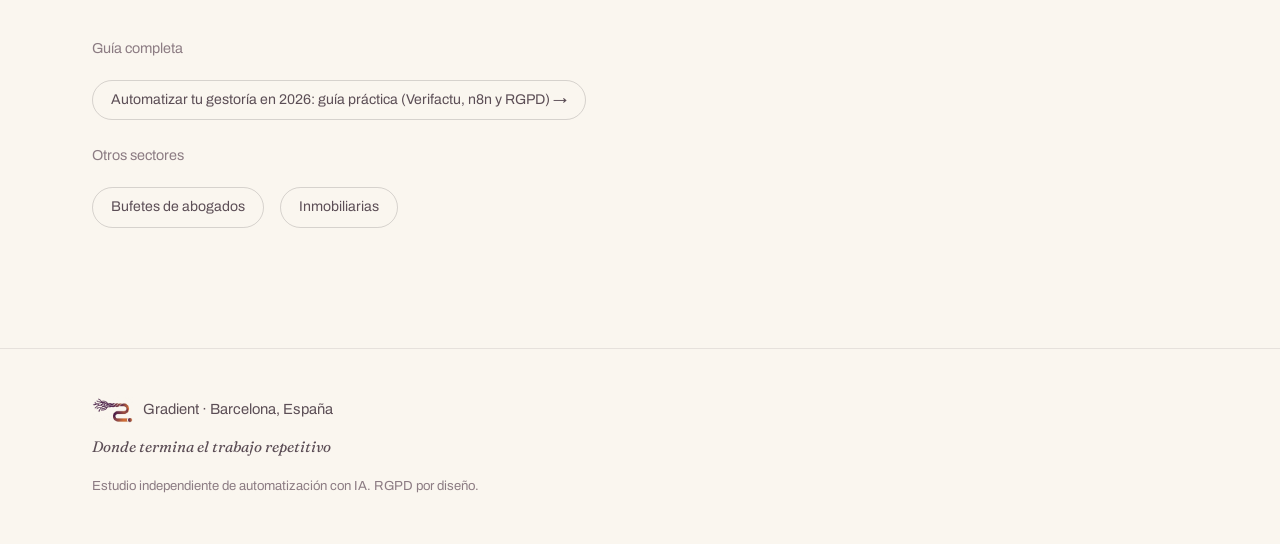
==== commit 30d8f46d: "Add long-form SEO guide: automating gestorías in 2026 2,400-word guide targeting gestoría/asesoría a" ====
--- a/gestorias.html
+++ b/gestorias.html
@@ -235,7 +235,11 @@
 
   <section>
     <div class="wrap">
-      <p style="color:var(--ink-2);font-size:0.9rem;margin-bottom:8px;">Otros sectores</p>
+      <p style="color:var(--ink-2);font-size:0.9rem;margin-bottom:8px;">Guía completa</p>
+      <div class="related-sectors">
+        <a href="guia-gestorias-2026.html">Automatizar tu gestoría en 2026: guía práctica (Verifactu, n8n y RGPD) &rarr;</a>
+      </div>
+      <p style="color:var(--ink-2);font-size:0.9rem;margin:24px 0 8px;">Otros sectores</p>
       <div class="related-sectors">
         <a href="bufetes.html">Bufetes de abogados</a>
         <a href="inmobiliarias.html">Inmobiliarias</a>
--- a/css/style.css
+++ b/css/style.css
@@ -628,3 +628,91 @@
   .case-study-stats{ grid-template-columns:1fr; gap:20px; }
   .case-study{ padding:32px 24px; }
 }
+
+/* ---------------- LONG-FORM GUIDES ---------------- */
+.guide-meta{
+  font-size:0.85rem;
+  color:var(--ink-2);
+  margin-bottom:18px;
+}
+
+.tldr{
+  background:var(--bg-2);
+  border-left:3px solid var(--g-4);
+  border-radius:var(--radius-m);
+  padding:32px 36px;
+  margin:0 0 20px;
+}
+.tldr-kicker{
+  font-size:0.78rem;
+  letter-spacing:0.08em;
+  text-transform:uppercase;
+  color:var(--g-4);
+  font-weight:700;
+  margin-bottom:16px;
+}
+.tldr ul{ margin:0; padding-left:20px; }
+.tldr li{ color:var(--ink-0); font-size:0.98rem; line-height:1.7; margin-bottom:10px; }
+.tldr li:last-child{ margin-bottom:0; }
+
+.guide-body{ max-width:760px; }
+.guide-body p{ color:var(--ink-1); font-size:1.02rem; line-height:1.75; margin-bottom:20px; }
+.guide-body p:last-child{ margin-bottom:0; }
+.guide-body strong{ color:var(--ink-0); }
+.source-note{ font-size:0.8rem; color:var(--ink-2); font-style:italic; margin-top:-8px; }
+
+.data-table{
+  width:100%;
+  border-collapse:collapse;
+  margin:32px 0;
+  font-size:0.92rem;
+}
+.data-table th{
+  background:var(--bg-2);
+  color:var(--ink-0);
+  text-align:left;
+  padding:14px 18px;
+  font-weight:600;
+  border:1px solid var(--line-strong);
+}
+.data-table td{
+  padding:14px 18px;
+  border:1px solid var(--line);
+  color:var(--ink-1);
+  vertical-align:top;
+}
+.data-table tr:nth-child(even) td{ background:var(--bg-1); }
+
+.checklist{ list-style:none; margin:24px 0; padding:0; max-width:760px; }
+.checklist li{
+  position:relative;
+  padding-left:32px;
+  margin-bottom:14px;
+  color:var(--ink-1);
+  font-size:0.98rem;
+  line-height:1.6;
+}
+.checklist li::before{
+  content:"✓";
+  position:absolute;
+  left:0; top:0;
+  color:var(--g-4);
+  font-weight:700;
+}
+
+.guide-toc{
+  background:var(--bg-1);
+  border:1px solid var(--line);
+  border-radius:var(--radius-m);
+  padding:24px 28px;
+  margin:0 0 20px;
+  max-width:420px;
+}
+.guide-toc-title{ font-size:0.8rem; letter-spacing:0.06em; text-transform:uppercase; color:var(--ink-2); margin-bottom:12px; }
+.guide-toc ol{ margin:0; padding-left:20px; }
+.guide-toc li{ margin-bottom:8px; }
+.guide-toc a{ color:var(--ink-1); font-size:0.92rem; }
+.guide-toc a:hover{ color:var(--g-4); }
+
+.sources-list{ font-size:0.85rem; color:var(--ink-2); line-height:1.8; max-width:760px; }
+.sources-list a{ color:var(--ink-1); text-decoration:underline; }
